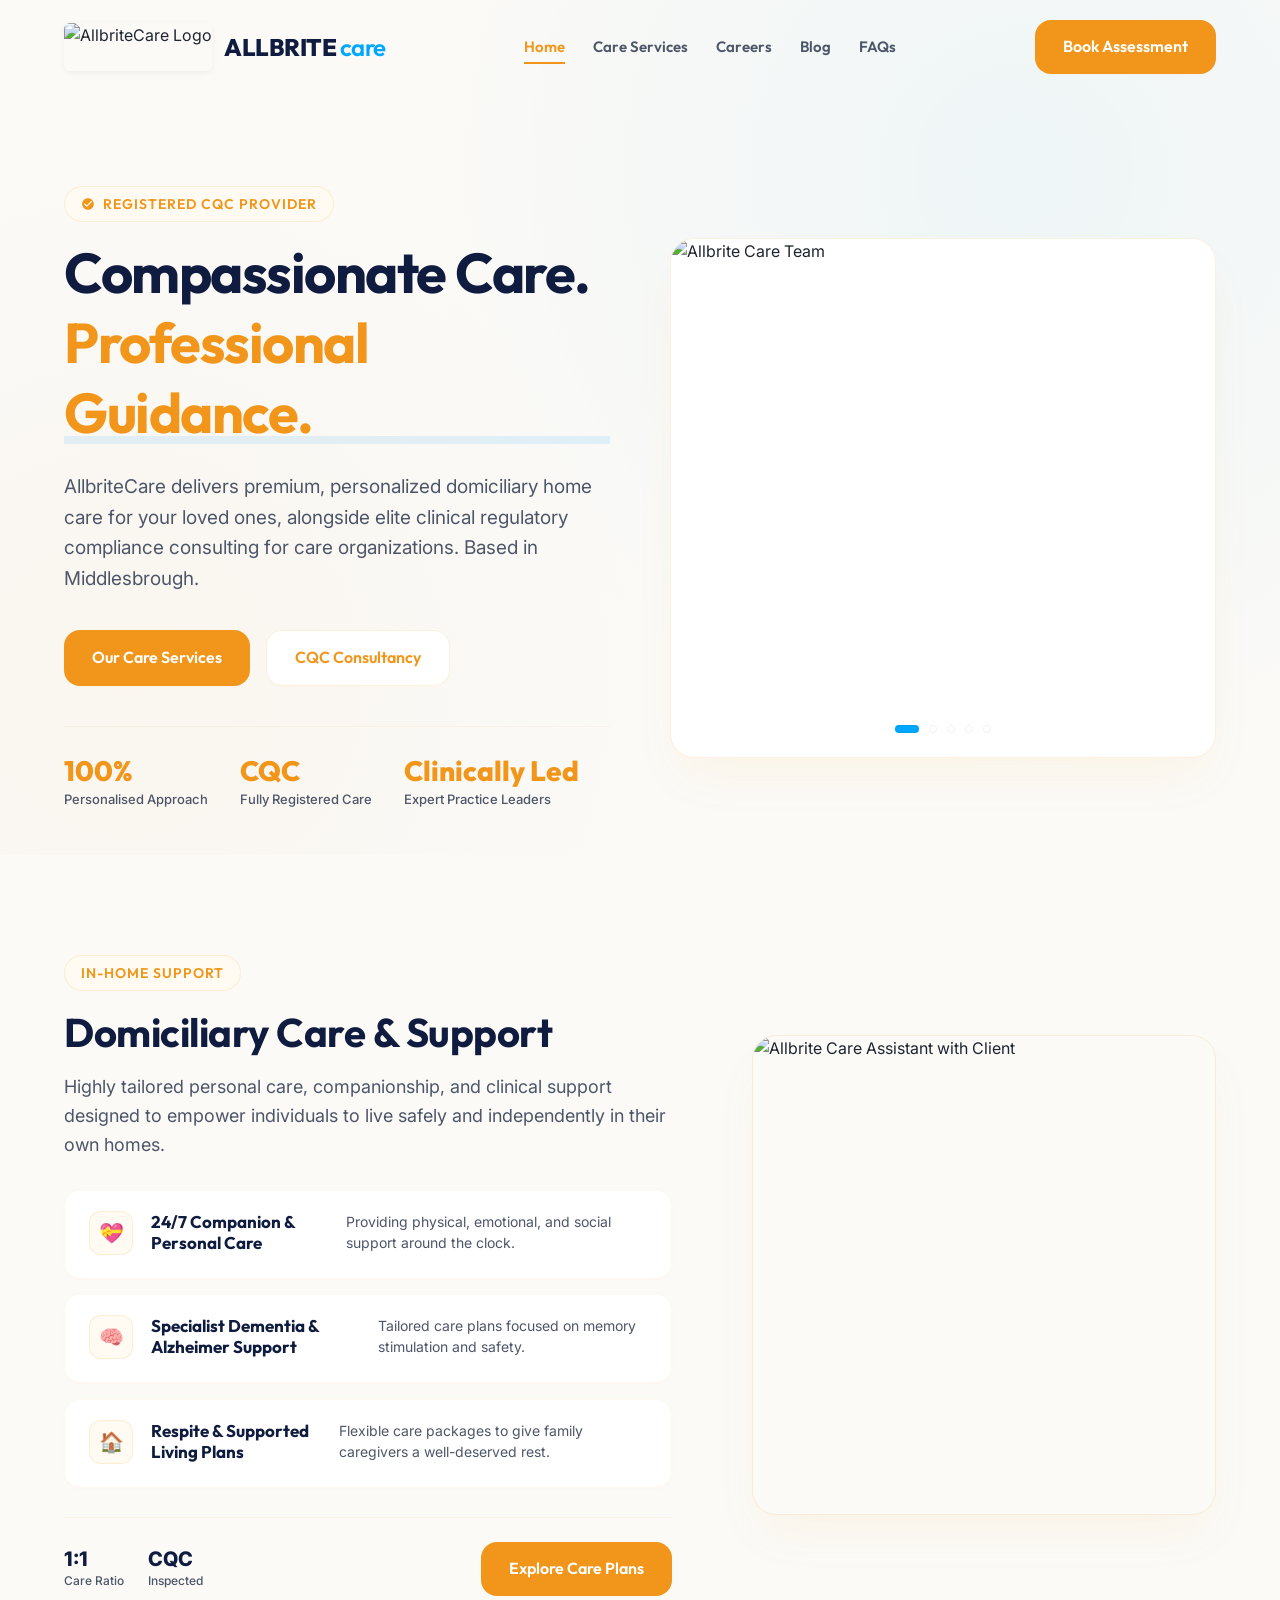
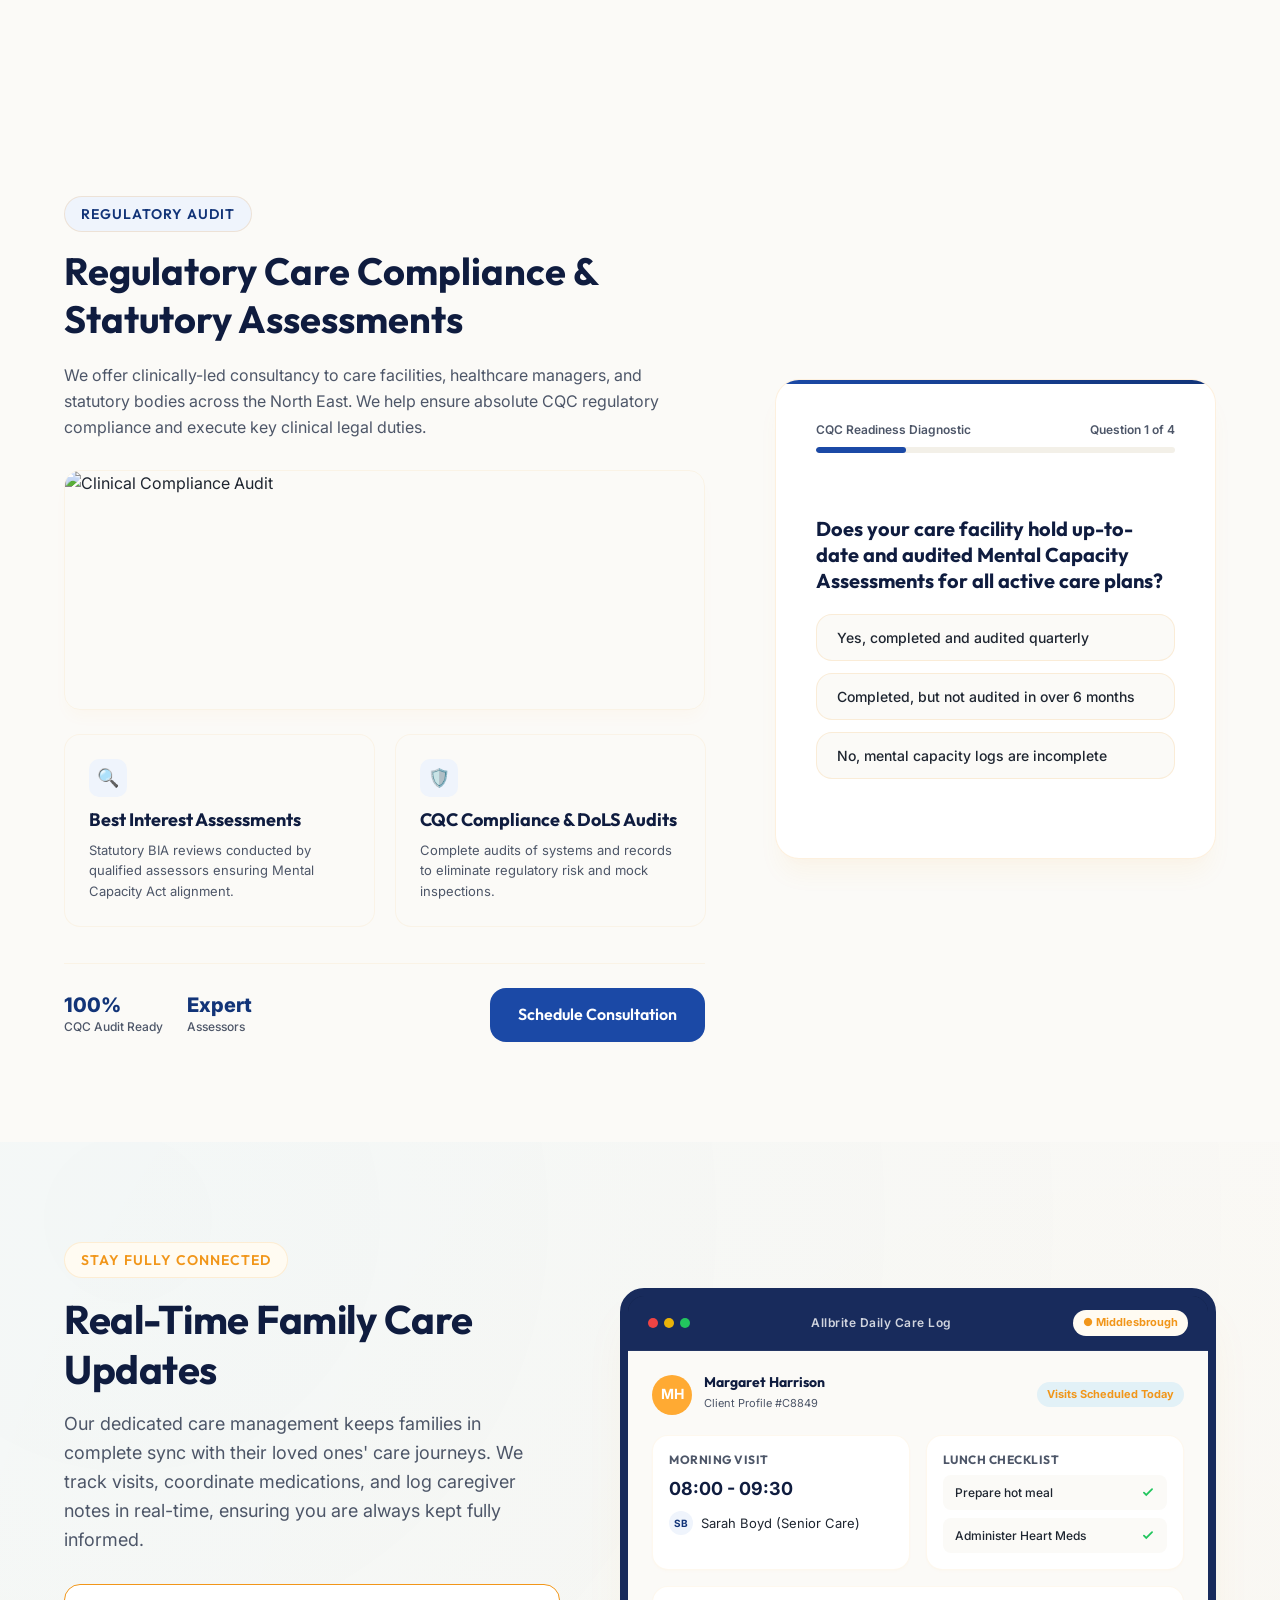
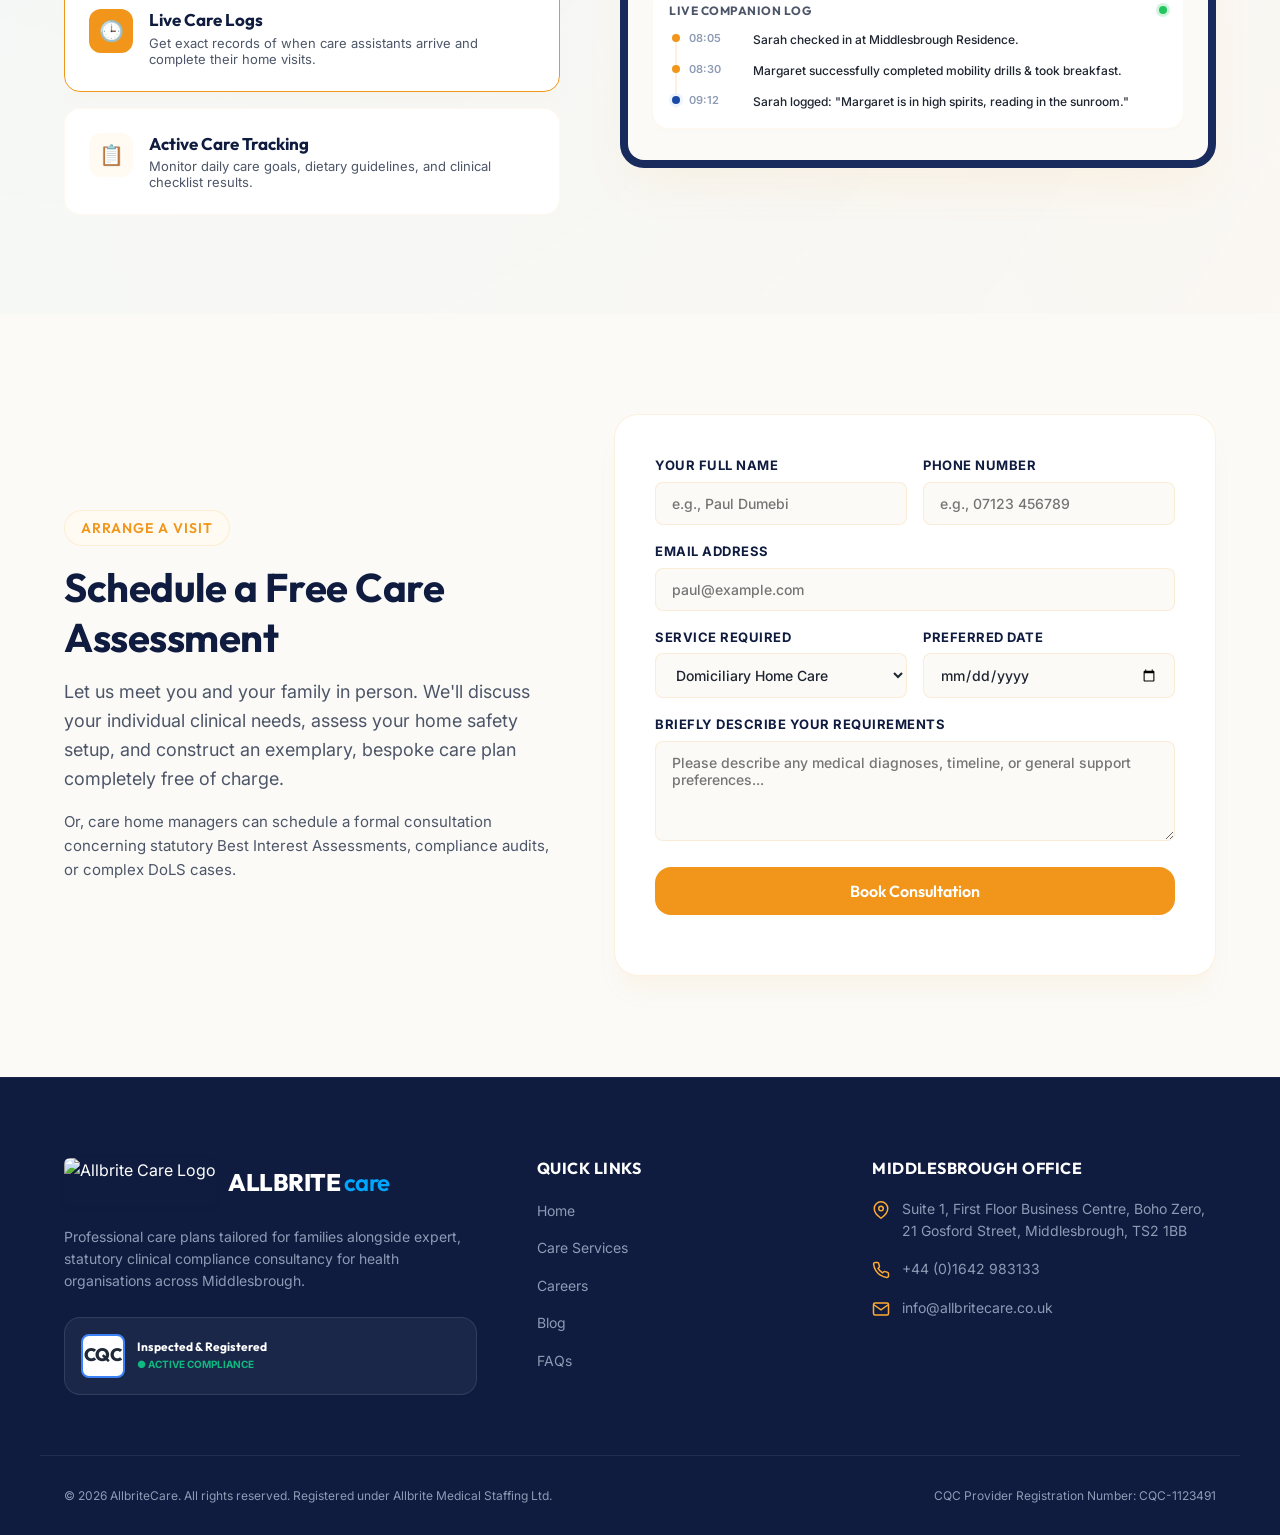
==== index.html @ 4b2365e3 "Add files via upload" ====
<!DOCTYPE html>
<html lang="en">
<head>
  <meta charset="UTF-8">
  <meta name="viewport" content="width=device-width, initial-scale=1.0">
  
  <!-- SEO Meta Tags -->
  <title>AllbriteCare | Domiciliary Care & CQC Compliance Middlesbrough</title>
  <meta name="description" content="Allbrite Care provides professional domiciliary care, supported living, and regulatory healthcare consultancy including CQC audits, DoLS, and Mental Health Assessments in Middlesbrough, UK.">
  <meta name="keywords" content="domiciliary care, supported living, CQC consultancy, Best Interest Assessment, DoLS, care Middlesbrough, Allbrite Care">
  
  <!-- Fonts -->
  <link rel="preconnect" href="https://fonts.googleapis.com">
  <link rel="preconnect" href="https://fonts.gstatic.com" crossorigin>
  
  <!-- Stylesheets -->
  <link rel="stylesheet" href="styles.css">
</head>
<body>

  <!-- Header Navigation -->
  <header class="header" id="header">
    <div class="container nav-wrapper">
      <a href="index.html" class="logo-container">
        <img src="Images/logo.jpg" alt="AllbriteCare Logo" class="logo-img">
        <div class="logo-text" style="display: inline;">
          ALLBRITE
          <span class="logo-sub">care</span>
        </div>
      </a>
      
      <ul class="nav-menu" id="navMenu">
        <li><a href="index.html" class="nav-link active">Home</a></li>
        <li><a href="#" class="nav-link">Care Services</a></li>
        <li><a href="#" class="nav-link">Careers</a></li>
        <li><a href="#" class="nav-link">Blog</a></li>
        <li><a href="#" class="nav-link">FAQs</a></li>
        <!-- <li><a href="services.html" class="nav-link">Care Services</a></li>
        <li><a href="careers.html" class="nav-link">Careers</a></li>
        <li><a href="blog.html" class="nav-link">Blog</a></li>
        <li><a href="faqs.html" class="nav-link">FAQs</a></li> -->
      </ul>
      
      <div class="nav-ctas">
        <a href="#scheduler" class="btn btn-primary" id="header-cta-btn">Book Assessment</a>
        <button class="menu-toggle" id="menuToggle" aria-label="Toggle Navigation Menu">
          <svg width="24" height="24" viewBox="0 0 24 24" fill="none" stroke="currentColor" stroke-width="2">
            <path d="M4 6H20M4 12H20M4 18H20" stroke-linecap="round"></path>
          </svg>
        </button>
      </div>
    </div>
  </header>

  <!-- Hero Section -->
  <section class="hero" id="hero">
    <div class="container hero-grid">
      <div class="hero-content reveal-left">
        <div class="badge">
          <svg width="14" height="14" viewBox="0 0 24 24" fill="currentColor">
            <path d="M12 2C6.48 2 2 6.48 2 12s4.48 10 10 10 10-4.48 10-10S17.52 2 12 2zm-2 15l-5-5 1.41-1.41L10 14.17l7.59-7.59L19 8l-9 9z"/>
          </svg>
          Registered CQC Provider
        </div>
        <h1 class="hero-h1">Compassionate Care. <span class="highlight">Professional Guidance.</span></h1>
        <p class="hero-p">AllbriteCare delivers premium, personalized domiciliary home care for your loved ones, alongside elite clinical regulatory compliance consulting for care organizations. Based in Middlesbrough.</p>
        <div class="hero-ctas">
          <a href="services.html" class="btn btn-primary">Our Care Services</a>
          <a href="#consultancy" class="btn btn-secondary">CQC Consultancy</a>
        </div>
        <div class="hero-trust">
          <div class="trust-item">
            <span class="trust-num">100%</span>
            <span class="trust-text">Personalised Approach</span>
          </div>
          <div class="trust-item">
            <span class="trust-num">CQC</span>
            <span class="trust-text">Fully Registered Care</span>
          </div>
          <div class="trust-item">
            <span class="trust-num">Clinically Led</span>
            <span class="trust-text">Expert Practice Leaders</span>
          </div>
        </div>
      </div>
      
      <!-- Hero Premium Image -->
      <div class="hero-visual reveal-right">
        <div class="visual-backdrop"></div>
        <div class="hero-image-container">
          <img src="Images/hero_care.png" alt="Allbrite Care Team" class="hero-main-img active">
          <img src="Images/home_care_services.png" alt="Allbrite Care Assistant with Client" class="hero-main-img">
          <img src="Images/clinical_consultancy.png" alt="Clinical Compliance Audit" class="hero-main-img">
          <img src="Images/supported_living.png" alt="Allbrite Supported Living Activity" class="hero-main-img">
          <img src="Images/dementia_care.png" alt="Cognitive & Companion Care" class="hero-main-img">
          
          <div class="hero-slider-dots">
            <span class="slider-dot active" data-slide="0"></span>
            <span class="slider-dot" data-slide="1"></span>
            <span class="slider-dot" data-slide="2"></span>
            <span class="slider-dot" data-slide="3"></span>
            <span class="slider-dot" data-slide="4"></span>
          </div>
        </div>
      </div>
    </div>
  </section>

  <!-- Home Care Services Section -->
  <section class="section home-care-section" id="home-care">
    <div class="container home-care-grid">
      <div class="home-care-content reveal-left">
        <span class="badge">In-Home Support</span>
        <h2 class="section-title">Domiciliary Care & Support</h2>
        <p class="section-desc">Highly tailored personal care, companionship, and clinical support designed to empower individuals to live safely and independently in their own homes.</p>
        
        <div class="home-care-pillars reveal-group">
          <div class="home-care-pillar-card">
            <div class="home-care-p-icon">💝</div>
            <h4>24/7 Companion & Personal Care</h4>
            <p>Providing physical, emotional, and social support around the clock.</p>
          </div>
          <div class="home-care-pillar-card">
            <div class="home-care-p-icon">🧠</div>
            <h4>Specialist Dementia & Alzheimer Support</h4>
            <p>Tailored care plans focused on memory stimulation and safety.</p>
          </div>
          <div class="home-care-pillar-card">
            <div class="home-care-p-icon">🏠</div>
            <h4>Respite & Supported Living Plans</h4>
            <p>Flexible care packages to give family caregivers a well-deserved rest.</p>
          </div>
        </div>

        <div class="home-care-footer">
          <div class="home-care-stats">
            <div class="hc-stat"><span>1:1</span>Care Ratio</div>
            <div class="hc-stat"><span>CQC</span>Inspected</div>
          </div>
          <a href="services.html" class="btn btn-primary">Explore Care Plans</a>
        </div>
      </div>

      <div class="home-care-visual reveal-right">
        <div class="image-backdrop bg-primary-tint"></div>
        <img src="Images/home_care_services.png" alt="Allbrite Care Assistant with Client" class="home-care-img">
      </div>
    </div>
  </section>

  <!-- Healthcare & Regulatory Consultancy Section -->
  <section class="section" id="consultancy">
    <div class="container consultancy-grid">
      <div class="consultancy-text reveal-left">
        <span class="badge badge-gold">Regulatory Audit</span>
        <h2 class="consultancy-title">Regulatory Care Compliance & Statutory Assessments</h2>
        <p class="consultancy-desc">We offer clinically-led consultancy to care facilities, healthcare managers, and statutory bodies across the North East. We help ensure absolute CQC regulatory compliance and execute key clinical legal duties.</p>
        
        <div class="consultancy-image-wrapper reveal-scale">
          <img src="Images/clinical_consultancy.png" alt="Clinical Compliance Audit" class="consultancy-img">
        </div>

        <div class="consultancy-pillars reveal-group">
          <div class="consultancy-pillar-card">
            <div class="consultancy-p-icon">🔍</div>
            <h4>Best Interest Assessments</h4>
            <p>Statutory BIA reviews conducted by qualified assessors ensuring Mental Capacity Act alignment.</p>
          </div>
          <div class="consultancy-pillar-card">
            <div class="consultancy-p-icon">🛡️</div>
            <h4>CQC Compliance & DoLS Audits</h4>
            <p>Complete audits of systems and records to eliminate regulatory risk and mock inspections.</p>
          </div>
        </div>
        <div class="consultancy-footer">
          <div class="consultancy-stats">
            <div class="c-stat"><span>100%</span>CQC Audit Ready</div>
            <div class="c-stat"><span>Expert</span>Assessors</div>
          </div>
          <a href="#scheduler" class="btn btn-gold">Schedule Consultation</a>
        </div>
      </div>

      <!-- Regulatory Assessment Diagnostic Quiz -->
      <div class="quiz-widget reveal-right">
        <div class="quiz-header">
          <div class="quiz-progress-wrapper">
            <span>CQC Readiness Diagnostic</span>
            <span id="quiz-step-text">Question 1 of 4</span>
          </div>
          <div class="quiz-progress-bar">
            <div class="quiz-progress-fill" id="quiz-progress-fill"></div>
          </div>
        </div>

        <div class="quiz-body" id="quiz-body">
          <!-- Dynamically injected active question -->
          <h4 class="quiz-question" id="quiz-question">Does your care facility hold up-to-date and audited Mental Capacity Assessments for all active care plans?</h4>
          <div class="quiz-options" id="quiz-options">
            <button class="quiz-option" data-score="3">Yes, completed and audited quarterly</button>
            <button class="quiz-option" data-score="1">Completed, but not audited in over 6 months</button>
            <button class="quiz-option" data-score="0">No, mental capacity logs are incomplete</button>
          </div>
        </div>

        <!-- Quiz Results view -->
        <div class="quiz-results-panel" id="quiz-results">
          <div class="quiz-score-ring" id="quiz-score-ring">85%</div>
          <h3 class="quiz-result-heading" id="quiz-result-heading">Strong Compliance Health</h3>
          <p class="quiz-result-feedback" id="quiz-result-feedback">Your facility meets basic requirements but has slight exposure in DoLS record-keeping and updates. We recommend a proactive mock inspection.</p>
          <a href="#scheduler" class="btn btn-gold">Book Compliance Audit</a>
        </div>
      </div>
    </div>
  </section>

  <!-- Client & Family Care Coordination Preview Section -->
  <section class="section portal-showcase" id="portal">
    <div class="container portal-grid">
      <div class="portal-text reveal-left">
        <span class="badge">Stay Fully Connected</span>
        <h2 class="section-title">Real-Time Family Care Updates</h2>
        <p class="section-desc">Our dedicated care management keeps families in complete sync with their loved ones' care journeys. We track visits, coordinate medications, and log caregiver notes in real-time, ensuring you are always kept fully informed.</p>
        
        <div class="portal-tabs-list" style="margin-top: 30px;">
          <button class="portal-tab-btn active" data-portal-tab="logs">
            <div class="portal-tab-icon">🕒</div>
            <div>
              <h4 class="portal-tab-title">Live Care Logs</h4>
              <p class="portal-tab-desc">Get exact records of when care assistants arrive and complete their home visits.</p>
            </div>
          </button>

          <button class="portal-tab-btn" data-portal-tab="plan">
            <div class="portal-tab-icon">📋</div>
            <div>
              <h4 class="portal-tab-title">Active Care Tracking</h4>
              <p class="portal-tab-desc">Monitor daily care goals, dietary guidelines, and clinical checklist results.</p>
            </div>
          </button>
        </div>
      </div>

      <!-- High-fidelity simulated tablet dashboard -->
      <div class="portal-screen-wrapper reveal-right">
        <div class="portal-screen-header">
          <div class="portal-window-dots">
            <span class="portal-dot portal-dot-red"></span>
            <span class="portal-dot portal-dot-yellow"></span>
            <span class="portal-dot portal-dot-green"></span>
          </div>
          <span class="portal-screen-title">Allbrite Daily Care Log</span>
          <span class="sim-status-badge">● Middlesbrough</span>
        </div>

        <!-- Dashboard View 1: Live Visit Logs -->
        <div class="portal-screen-body active" id="sim-body-logs">
          <div class="sim-header">
            <div class="sim-user">
              <div class="sim-avatar">MH</div>
              <div class="sim-user-info">
                <h5>Margaret Harrison</h5>
                <span>Client Profile #C8849</span>
              </div>
            </div>
            <span class="sim-status-badge" style="background-color:rgba(0, 160, 240, 0.1); color:var(--primary-blue);">Visits Scheduled Today</span>
          </div>

          <div class="sim-grid">
            <div class="sim-card">
              <h6>Morning Visit</h6>
              <div class="sim-time">08:00 - 09:30</div>
              <div class="sim-caregiver">
                <div class="sim-cg-avatar">SB</div>
                <span>Sarah Boyd (Senior Care)</span>
              </div>
            </div>
            <div class="sim-card">
              <h6>Lunch Checklist</h6>
              <div class="sim-list">
                <div class="sim-list-item">Prepare hot meal <svg viewBox="0 0 24 24" fill="none" stroke="currentColor"><path d="M5 13l4 4L19 7" stroke-width="3" stroke-linecap="round"/></svg></div>
                <div class="sim-list-item">Administer Heart Meds <svg viewBox="0 0 24 24" fill="none" stroke="currentColor"><path d="M5 13l4 4L19 7" stroke-width="3" stroke-linecap="round"/></svg></div>
              </div>
            </div>
          </div>

          <div class="sim-live-log">
            <h6>Live Companion Log <span class="live-pulse"></span></h6>
            <div class="log-timeline">
              <div class="log-entry">
                <span class="log-time">08:05</span>
                <span class="log-text">Sarah checked in at Middlesbrough Residence.</span>
              </div>
              <div class="log-entry">
                <span class="log-time">08:30</span>
                <span class="log-text">Margaret successfully completed mobility drills & took breakfast.</span>
              </div>
              <div class="log-entry active">
                <span class="log-time">09:12</span>
                <span class="log-text">Sarah logged: "Margaret is in high spirits, reading in the sunroom."</span>
              </div>
            </div>
          </div>
        </div>

        <!-- Dashboard View 2: Real-Time Care Plans -->
        <div class="portal-screen-body" id="sim-body-plan">
          <div class="sim-header">
            <div class="sim-user">
              <div class="sim-avatar">MH</div>
              <div class="sim-user-info">
                <h5>Margaret Harrison</h5>
                <span>Primary Care Goal: Independence</span>
              </div>
            </div>
            <span class="sim-status-badge" style="background-color:var(--accent-gold-light); color:var(--accent-gold-hover);">Active Care Plan</span>
          </div>

          <div class="sim-card" style="margin-bottom: 16px;">
            <h6 style="color: var(--primary-blue); font-weight:700;">Clinical Targets</h6>
            <div class="sim-list" style="margin-top: 10px;">
              <div class="sim-list-item" style="background-color: var(--bg-pure); border: 1px solid var(--border-light)">Daily mobility walking exercises (15 mins minimum)</div>
              <div class="sim-list-item" style="background-color: var(--bg-pure); border: 1px solid var(--border-light)">Maintain hydration target (1.8 Litres daily intake)</div>
              <div class="sim-list-item" style="background-color: var(--bg-pure); border: 1px solid var(--border-light)">Medication plan: Morning (Tier A), Evening (Tier B)</div>
            </div>
          </div>

          <div class="sim-grid">
            <div class="sim-card">
              <h6>Dietary Profile</h6>
              <span class="sim-time" style="font-size:14px; font-weight:600;">Low Sodium Plan</span>
              <p style="font-size:11px; color: var(--text-secondary); margin-top:6px;">High protein meals focus. Loves warm tea, limit coffee intake.</p>
            </div>
            <div class="sim-card">
              <h6>Allergies & Risks</h6>
              <span class="sim-time" style="font-size:14px; font-weight:600; color:#ef4444;">Moderate Fall Risk</span>
              <p style="font-size:11px; color: var(--text-secondary); margin-top:6px;">Always use the supporting frame when exiting the bathroom.</p>
            </div>
          </div>
        </div>

      </div>
    </div>
  </section>

  <!-- Care Assessment Scheduler & Booking Module Section -->
  <section class="section" id="scheduler">
    <div class="container scheduler-layout">
      <div class="scheduler-text reveal-left">
        <span class="badge">Arrange a Visit</span>
        <h2 class="section-title">Schedule a Free Care Assessment</h2>
        <p class="section-desc">Let us meet you and your family in person. We'll discuss your individual clinical needs, assess your home safety setup, and construct an exemplary, bespoke care plan completely free of charge.</p>
        <p class="section-desc" style="margin-top: 16px; font-size:15px;">Or, care home managers can schedule a formal consultation concerning statutory Best Interest Assessments, compliance audits, or complex DoLS cases.</p>
      </div>

      <!-- High-fidelity booking form -->
      <div class="scheduler-card glass-panel reveal-scale" id="bookingCard">
        <form class="scheduler-grid" id="assessmentForm">
          <div class="form-group">
            <label class="form-label" for="full-name">Your Full Name</label>
            <input type="text" class="form-input" id="full-name" placeholder="e.g., Paul Dumebi" required>
          </div>
          
          <div class="form-group">
            <label class="form-label" for="phone-number">Phone Number</label>
            <input type="tel" class="form-input" id="phone-number" placeholder="e.g., 07123 456789" required>
          </div>

          <div class="form-group form-group-full">
            <label class="form-label" for="email">Email Address</label>
            <input type="email" class="form-input" id="email" placeholder="paul@example.com" required>
          </div>

          <div class="form-group">
            <label class="form-label" for="inquiry-type">Service Required</label>
            <select class="form-select" id="inquiry-type" required>
              <option value="domiciliary">Domiciliary Home Care</option>
              <option value="livein">24/7 Live-in Care</option>
              <option value="consultancy">CQC Regulatory Consultancy</option>
              <option value="bia">Best Interest Assessment</option>
            </select>
          </div>

          <div class="form-group">
            <label class="form-label" for="preferred-date">Preferred Date</label>
            <input type="date" class="form-input" id="preferred-date" required>
          </div>

          <div class="form-group form-group-full">
            <label class="form-label" for="notes">Briefly Describe Your Requirements</label>
            <textarea class="form-textarea" id="notes" placeholder="Please describe any medical diagnoses, timeline, or general support preferences..."></textarea>
          </div>

          <div class="form-group form-group-full" style="margin-top: 10px;">
            <button type="submit" class="btn btn-primary" style="width: 100%;">Book Consultation</button>
          </div>
        </form>
      </div>
    </div>
  </section>

  <!-- Footer Section -->
  <footer class="footer">
    <div class="container footer-grid">
      
      <!-- Brand & Regulatory badges -->
      <div class="footer-brand">
        <a href="index.html" class="logo-container" style="margin-bottom: 20px;">
          <img src="Images/logo.jpg" alt="Allbrite Care Logo" class="logo-img">
          <div class="logo-text" style="color: #ffffff;display: inline;">
            ALLBRITE
            <span class="logo-sub">care</span>
          </div>
        </a>
        <p class="footer-desc">Professional care plans tailored for families alongside expert, statutory clinical compliance consultancy for health organisations across Middlesbrough.</p>
        
        <div class="cqc-badge-footer">
          <div class="cqc-logo">CQC</div>
          <div class="cqc-info">
            <h6>Inspected & Registered</h6>
            <p>● Active Compliance</p>
          </div>
        </div>
      </div>

      <!-- Quick links -->
      <div class="footer-links">
        <h5>Quick Links</h5>
        <ul class="footer-links-list">
          <li><a href="index.html" class="footer-link">Home</a></li>
          <li><a href="#" class="footer-link">Care Services</a></li>
          <li><a href="#" class="footer-link">Careers</a></li>
          <li><a href="#" class="footer-link">Blog</a></li>
          <li><a href="#" class="footer-link">FAQs</a></li>
          <!-- <li><a href="services.html" class="footer-link">Care Services</a></li>
          <li><a href="careers.html" class="footer-link">Careers</a></li>
          <li><a href="blog.html" class="footer-link">Blog</a></li>
          <li><a href="faqs.html" class="footer-link">FAQs</a></li> -->
        </ul>
      </div>

      <!-- Middlesbrough Location & contact info -->
      <div class="footer-links">
        <h5>Middlesbrough Office</h5>
        <ul class="footer-contact-list">
          <li class="footer-contact-item">
            <svg viewBox="0 0 24 24" fill="none" stroke="currentColor" stroke-width="2">
              <path d="M21 10c0 7-9 13-9 13s-9-6-9-13a9 9 0 0118 0z"></path>
              <circle cx="12" cy="10" r="3"></circle>
            </svg>
            <span>Suite 1, First Floor Business Centre, Boho Zero, 21 Gosford Street, Middlesbrough, TS2 1BB</span>
          </li>
          <li class="footer-contact-item">
            <svg viewBox="0 0 24 24" fill="none" stroke="currentColor" stroke-width="2">
              <path d="M22 16.92v3a2 2 0 01-2.18 2 19.79 19.79 0 01-8.63-3.07 19.5 19.5 0 01-6-6 19.79 19.79 0 01-3.07-8.67A2 2 0 014.11 2h3a2 2 0 012 1.72 12.84 12.84 0 00.7 2.81 2 2 0 01-.45 2.11L8.09 9.91a16 16 0 006 6l1.27-1.27a2 2 0 012.11-.45 12.84 12.84 0 002.81.7A2 2 0 0122 16.92z"></path>
            </svg>
            <span>+44 (0)1642 983133</span>
          </li>
          <li class="footer-contact-item">
            <svg viewBox="0 0 24 24" fill="none" stroke="currentColor" stroke-width="2">
              <path d="M4 4h16c1.1 0 2 .9 2 2v12c0 1.1-.9 2-2 2H4c-1.1 0-2-.9-2-2V6c0-1.1.9-2 2-2z"></path>
              <polyline points="22,6 12,13 2,6"></polyline>
            </svg>
            <span>info@allbritecare.co.uk</span>
          </li>
        </ul>
      </div>

    </div>

    <!-- Legal bottom details -->
    <div class="container footer-bottom">
      <span>© 2026 AllbriteCare. All rights reserved. Registered under Allbrite Medical Staffing Ltd.</span>
      <span>CQC Provider Registration Number: CQC-1123491</span>
    </div>
  </footer>

  <!-- Toast Notification System -->
  <div class="toast-container">
    <div class="toast" id="toastMessage">
      <svg width="20" height="20" viewBox="0 0 24 24" fill="none" stroke="currentColor" stroke-width="3">
        <polyline points="20 6 9 17 4 12"></polyline>
      </svg>
      <span id="toastText">Assessment booking completed successfully!</span>
    </div>
  </div>

  <!-- JavaScript file -->
  <script src="app.js"></script>
</body>
</html>
---- styles.css ----
@import url('https://fonts.googleapis.com/css2?family=Outfit:wght@300;400;500;600;700;800&family=Inter:wght@300;400;500;600;700&display=swap');

:root {
  --primary-blue: #f1961a;                  /* Logo Warm Orange as the Absolute Primary Color */
  --primary-blue-light: #ffaa33;            /* Responsive active hover orange */
  --primary-blue-ultra-light: #fffbf2;      /* Extremely soft, welcoming warm cream tint */
  --primary-blue-dark: #ce7708;             /* Rich golden amber */
  --deep-ocean: #0f1c3f;                    /* Premium Midnight Navy Blue for headers & structure */
  --deep-ocean-light: #182b5c;
  --accent-gold: #1b49a6;                   /* Reassuring Clinical Royal Blue as the secondary support */
  --accent-gold-hover: #123478;             /* Deep clinical navy blue */
  --accent-gold-light: #eff4fc;             /* Soothing soft ice-blue highlight */
  --light-blue: #00A7FF;                    /* Soothing soft ice-blue highlight */  
  --text-primary: #1e2530;                  /* Soft dark slate for excellent legibility */
  --text-secondary: #4d5668;                /* Calm charcoal slate */
  --text-light: #8e9bb5;
  --bg-slate: #fbfaf7;                      /* Warm organic Ivory Cream body background */
  --bg-slate-dark: #f3f0e8;                 /* Soothing soft warm oatmeal/sand neutral */
  --bg-pure: #ffffff;
  --border-light: rgba(241, 150, 26, 0.07);
  --border-medium: rgba(241, 150, 26, 0.14);
  --shadow-sm: 0 2px 4px rgba(241, 150, 26, 0.01), 0 1px 2px rgba(241, 150, 26, 0.02);
  --shadow-md: 0 10px 15px -3px rgba(241, 150, 26, 0.03), 0 4px 6px -2px rgba(241, 150, 26, 0.01);
  --shadow-lg: 0 20px 25px -5px rgba(241, 150, 26, 0.05), 0 10px 10px -5px rgba(241, 150, 26, 0.02);
  --shadow-xl: 0 25px 50px -12px rgba(241, 150, 26, 0.08);
  --radius-sm: 8px;
  --radius-md: 16px;
  --radius-lg: 24px;
  --radius-full: 9999px;
  --transition-fast: 0.2s ease;
  --transition-normal: 0.3s cubic-bezier(0.4, 0, 0.2, 1);
  --transition-slow: 0.5s cubic-bezier(0.4, 0, 0.2, 1);
  --font-outfit: 'Outfit', sans-serif;
  --font-inter: 'Inter', sans-serif;
}

/* Base Reset */
* {
  margin: 0;
  padding: 0;
  box-sizing: border-box;
  scroll-behavior: smooth;
  -webkit-font-smoothing: antialiased;
  -moz-osx-font-smoothing: grayscale;
}

body {
  font-family: var(--font-inter);
  background-color: var(--bg-slate);
  color: var(--text-primary);
  line-height: 1.6;
  overflow-x: hidden;
}

h1, h2, h3, h4, h5, h6 {
  font-family: var(--font-outfit);
  font-weight: 700;
  color: var(--deep-ocean);
  line-height: 1.25;
}

a {
  text-decoration: none;
  color: inherit;
  transition: var(--transition-fast);
}

button, input, select, textarea {
  font-family: inherit;
  font-size: inherit;
  outline: none;
  border: none;
}

button {
  cursor: pointer;
  background: none;
}

img, svg {
  max-width: 100%;
  height: auto;
  display: block;
}

/* Custom Scrollbar */
::-webkit-scrollbar {
  width: 8px;
}
::-webkit-scrollbar-track {
  background: var(--bg-slate);
}
::-webkit-scrollbar-thumb {
  background: var(--primary-blue-light);
  border-radius: var(--radius-full);
}
::-webkit-scrollbar-thumb:hover {
  background: var(--primary-blue);
}

/* Reusable UI Utilities & Elements */
.container {
  width: 100%;
  max-width: 1200px;
  margin: 0 auto;
  padding: 0 24px;
}

.section {
  padding: 100px 0;
  position: relative;
}

.section-bg-alt {
  background-color: var(--bg-pure);
  border-top: 1px solid var(--border-light);
  border-bottom: 1px solid var(--border-light);
}

.section-header {
  text-align: center;
  max-width: 700px;
  margin: 0 auto 60px auto;
}

.badge {
  display: inline-flex;
  align-items: center;
  gap: 8px;
  padding: 6px 16px;
  background-color: var(--primary-blue-ultra-light);
  color: var(--primary-blue);
  font-family: var(--font-outfit);
  font-weight: 600;
  font-size: 14px;
  border-radius: var(--radius-full);
  border: 1px solid var(--border-medium);
  margin-bottom: 16px;
  text-transform: uppercase;
  letter-spacing: 1px;
}

.badge-gold {
  background-color: var(--accent-gold-light);
  color: var(--accent-gold-hover);
  border: 1px solid rgba(217, 119, 6, 0.15);
}

.section-title {
  font-size: 40px;
  margin-bottom: 16px;
  letter-spacing: -0.5px;
}

.section-desc {
  color: var(--text-secondary);
  font-size: 18px;
  font-weight: 400;
}

/* Buttons */
.btn {
  display: inline-flex;
  align-items: center;
  justify-content: center;
  gap: 8px;
  padding: 14px 28px;
  font-family: var(--font-outfit);
  font-weight: 600;
  font-size: 16px;
  border-radius: var(--radius-md);
  transition: all var(--transition-normal);
  position: relative;
  overflow: hidden;
  box-shadow: var(--shadow-sm);
}

.btn-primary {
  background-color: var(--primary-blue);
  color: var(--bg-pure);
}

.btn-primary:hover {
  background-color: var(--primary-blue-light);
  transform: translateY(-2px);
  box-shadow: var(--shadow-md);
}

.btn-secondary {
  background-color: var(--bg-pure);
  color: var(--primary-blue);
  border: 1px solid var(--border-medium);
}

.btn-secondary:hover {
  background-color: var(--primary-blue-ultra-light);
  transform: translateY(-2px);
  box-shadow: var(--shadow-md);
}

.btn-gold {
  background-color: var(--accent-gold);
  color: var(--bg-pure);
}

.btn-gold:hover {
  background-color: var(--accent-gold-hover);
  transform: translateY(-2px);
  box-shadow: 0 10px 15px -3px rgba(217, 119, 6, 0.25);
}

.btn-outline-gold {
  background-color: transparent;
  color: var(--accent-gold-hover);
  border: 2px solid var(--accent-gold);
}

.btn-outline-gold:hover {
  background-color: var(--accent-gold-light);
  transform: translateY(-2px);
}

/* Glassmorphism Panel card styling */
.glass-panel {
  background: rgba(255, 255, 255, 0.8);
  backdrop-filter: blur(16px);
  -webkit-backdrop-filter: blur(16px);
  border: 1px solid rgba(255, 255, 255, 0.4);
  box-shadow: var(--shadow-lg);
  border-radius: var(--radius-lg);
}

/* Header & Navigation */
.header {
  position: fixed;
  top: 0;
  left: 0;
  width: 100%;
  z-index: 1000;
  transition: all var(--transition-normal);
  padding: 20px 0;
}

.header.scrolled {
  padding: 12px 0;
  background: rgba(255, 255, 255, 0.85);
  backdrop-filter: blur(20px);
  -webkit-backdrop-filter: blur(20px);
  box-shadow: var(--shadow-sm);
  border-bottom: 1px solid var(--border-light);
}

.nav-wrapper {
  display: flex;
  align-items: center;
  justify-content: space-between;
}

.logo-container {
  display: flex;
  align-items: center;
  gap: 12px;
}

.logo-img {
  height: 48px;
  width: auto;
  border-radius: 6px;
  box-shadow: 0 2px 6px rgba(0, 0, 0, 0.05);
}

.logo-text {
  font-family: var(--font-outfit);
  font-size: 24px;
  font-weight: 800;
  letter-spacing: -0.5px;
  color: var(--deep-ocean);
  display: flex;
  flex-direction: column;
  line-height: 1;
}

.logo-sub {
  /* font-size: 11px; */
  /* text-transform: capitalize; */
  /* letter-spacing: 2px; */
  color: var(--light-blue);
  /* color: var(--primary-blue); */
  font-weight: 600;
  margin-top: 2px;
}

.nav-menu {
  display: flex;
  align-items: center;
  gap: 28px;
  list-style: none;
}

.nav-link {
  font-family: var(--font-outfit);
  font-weight: 600;
  font-size: 15px;
  color: var(--text-secondary);
  position: relative;
  padding: 8px 0;
}

.nav-link:hover, .nav-link.active {
  color: var(--primary-blue);
}

.nav-link::after {
  content: '';
  position: absolute;
  bottom: 0;
  left: 0;
  width: 0;
  height: 2px;
  background-color: var(--primary-blue);
  transition: var(--transition-normal);
}

.nav-link:hover::after, .nav-link.active::after {
  width: 100%;
}

.nav-ctas {
  display: flex;
  align-items: center;
  gap: 16px;
}

.menu-toggle {
  display: none;
  font-size: 24px;
  color: var(--deep-ocean);
}

/* Hero Section */
.hero {
  min-height: 95vh;
  padding-top: 140px;
  display: flex;
  align-items: center;
  background: radial-gradient(circle at 80% 20%, rgba(0, 160, 240, 0.05), transparent 50%),
              radial-gradient(circle at 10% 80%, rgba(217, 119, 6, 0.03), transparent 40%);
  position: relative;
  overflow: hidden;
}

.hero-grid {
  display: grid;
  grid-template-columns: 1fr 1fr;
  gap: 60px;
  align-items: center;
}

.hero-content {
  position: relative;
  z-index: 2;
}

.hero-h1 {
  font-size: 56px;
  letter-spacing: -1.5px;
  margin-bottom: 24px;
}

.hero-h1 span.highlight {
  color: var(--primary-blue);
  position: relative;
  display: inline-block;
}

.hero-h1 span.highlight::after {
  content: '';
  position: absolute;
  bottom: 4px;
  left: 0;
  width: 100%;
  height: 8px;
  background-color: rgba(0, 160, 240, 0.1);
  z-index: -1;
}

.hero-p {
  font-size: 19px;
  color: var(--text-secondary);
  margin-bottom: 36px;
}

.hero-ctas {
  display: flex;
  gap: 16px;
  margin-bottom: 40px;
}

.hero-trust {
  display: flex;
  align-items: center;
  gap: 32px;
  border-top: 1px solid var(--border-light);
  padding-top: 30px;
}

.trust-item {
  display: flex;
  flex-direction: column;
}

.trust-num {
  font-family: var(--font-outfit);
  font-size: 28px;
  font-weight: 800;
  color: var(--primary-blue);
  line-height: 1;
}

.trust-text {
  font-size: 13px;
  color: var(--text-secondary);
  font-weight: 500;
  margin-top: 4px;
}

/* Hero Visual Layout & Images */
.hero-visual {
  position: relative;
  display: flex;
  align-items: center;
  justify-content: center;
  height: 520px;
}

.visual-backdrop {
  position: absolute;
  width: 120%;
  height: 120%;
  background: radial-gradient(circle, rgba(0, 160, 240, 0.08) 0%, transparent 60%);
  z-index: 1;
}

.hero-image-container {
  width: 100%;
  height: 100%;
  border-radius: var(--radius-lg);
  overflow: hidden;
  box-shadow: var(--shadow-xl);
  border: 1px solid var(--border-medium);
  background-color: var(--bg-pure);
  z-index: 2;
  position: relative;
  transition: transform var(--transition-normal);
}

.hero-image-container:hover {
  transform: translateY(-4px);
}

.hero-main-img {
  width: 100%;
  height: 100%;
  object-fit: cover;
  position: absolute;
  top: 0;
  left: 0;
  opacity: 0;
  transition: opacity 1.2s ease-in-out;
  z-index: 1;
}

.hero-main-img.active {
  opacity: 1;
  z-index: 2;
}

/* Slider dots styling */
.hero-slider-dots {
  position: absolute;
  bottom: 24px;
  left: 50%;
  transform: translateX(-50%);
  display: flex;
  gap: 10px;
  z-index: 10;
}

.slider-dot {
  width: 8px;
  height: 8px;
  border-radius: var(--radius-full);
  background-color: rgba(255, 255, 255, 0.4);
  backdrop-filter: blur(4px);
  -webkit-backdrop-filter: blur(4px);
  cursor: pointer;
  transition: all var(--transition-normal);
  border: 1px solid rgba(0, 0, 0, 0.05);
}

.slider-dot:hover {
  background-color: rgba(255, 255, 255, 0.8);
}

.slider-dot.active {
  width: 24px;
  background-color: var(--light-blue);
}

/* Home Care Services Section */
.home-care-grid {
  display: grid;
  grid-template-columns: 1.15fr 0.85fr;
  gap: 60px;
  align-items: center;
}

.home-care-content {
  padding-right: 20px;
}

.home-care-pillars {
  display: grid;
  grid-template-columns: 1fr;
  gap: 16px;
  margin: 30px 0;
}

.home-care-pillar-card {
  padding: 20px 24px;
  background-color: var(--bg-pure);
  border-radius: var(--radius-md);
  border: 1px solid var(--border-light);
  display: flex;
  gap: 18px;
  align-items: flex-start;
  transition: all var(--transition-fast);
  box-shadow: var(--shadow-sm);
}

.home-care-pillar-card:hover {
  transform: translateY(-2px);
  border-color: var(--border-medium);
  box-shadow: var(--shadow-md);
}

.home-care-pillar-card h4 {
  font-size: 17px;
  margin-bottom: 4px;
  color: var(--deep-ocean);
  font-family: var(--font-outfit);
}

.home-care-pillar-card p {
  font-size: 14px;
  color: var(--text-secondary);
  line-height: 1.5;
}

.home-care-p-icon {
  width: 44px;
  height: 44px;
  background-color: var(--primary-blue-ultra-light);
  color: var(--primary-blue);
  border-radius: 12px;
  display: flex;
  align-items: center;
  justify-content: center;
  font-size: 20px;
  flex-shrink: 0;
  border: 1px solid var(--border-medium);
}

.home-care-footer {
  display: flex;
  justify-content: space-between;
  align-items: center;
  border-top: 1px solid var(--border-light);
  padding-top: 24px;
  margin-top: 24px;
}

.home-care-stats {
  display: flex;
  gap: 24px;
}

.hc-stat {
  font-size: 12px;
  color: var(--text-secondary);
  font-weight: 500;
}

.hc-stat span {
  display: block;
  font-size: 20px;
  font-weight: 800;
  color: var(--deep-ocean);
  line-height: 1.2;
}

.home-care-visual {
  position: relative;
  display: flex;
  align-items: center;
  justify-content: center;
  height: 480px;
}

.home-care-img {
  width: 100%;
  height: 100%;
  object-fit: cover;
  border-radius: var(--radius-lg);
  box-shadow: var(--shadow-xl);
  border: 1px solid var(--border-medium);
  z-index: 2;
  position: relative;
  transition: transform var(--transition-normal);
}

.home-care-img:hover {
  transform: translateY(-4px);
}

.bg-primary-tint {
  background: radial-gradient(circle, rgba(241, 150, 26, 0.08) 0%, transparent 60%);
}

/* Clinical Compliance Consultancy Section */
.consultancy-image-wrapper {
  width: 100%;
  height: 240px;
  border-radius: var(--radius-md);
  overflow: hidden;
  margin-bottom: 24px;
  box-shadow: var(--shadow-md);
  border: 1px solid var(--border-light);
}

.consultancy-img {
  width: 100%;
  height: 100%;
  object-fit: cover;
  transition: transform var(--transition-normal);
}

.consultancy-img:hover {
  transform: scale(1.02);
}

.consultancy-footer {
  display: flex;
  justify-content: space-between;
  align-items: center;
  border-top: 1px solid var(--border-light);
  padding-top: 24px;
  margin-top: 24px;
}

.consultancy-stats {
  display: flex;
  gap: 24px;
}

.c-stat {
  font-size: 12px;
  color: var(--text-secondary);
  font-weight: 500;
}

.c-stat span {
  display: block;
  font-size: 20px;
  font-weight: 800;
  color: var(--accent-gold-hover);
  line-height: 1.2;
}

/* Care Services Page Elements */
.services-grid {
  display: grid;
  grid-template-columns: repeat(3, 1fr);
  gap: 30px;
}

.service-card {
  padding: 40px 30px;
  border-radius: var(--radius-lg);
  background-color: var(--bg-pure);
  border: 1px solid var(--border-light);
  transition: all var(--transition-normal);
  position: relative;
  display: flex;
  flex-direction: column;
  overflow: hidden;
}

.service-card:hover {
  transform: translateY(-8px);
  box-shadow: var(--shadow-lg);
  border-color: var(--border-medium);
}

.service-card::before {
  content: '';
  position: absolute;
  top: 0;
  left: 0;
  width: 4px;
  height: 100%;
  background-color: var(--primary-blue);
  transform: scaleY(0);
  transition: var(--transition-normal);
  transform-origin: bottom;
}

.service-card:hover::before {
  transform: scaleY(1);
}

.service-card-icon {
  width: 60px;
  height: 60px;
  background-color: var(--primary-blue-ultra-light);
  color: var(--primary-blue);
  border-radius: 16px;
  display: flex;
  align-items: center;
  justify-content: center;
  font-size: 26px;
  margin-bottom: 28px;
  border: 1px solid var(--border-medium);
}

.service-card-title {
  font-size: 22px;
  margin-bottom: 12px;
}

.service-card-desc {
  color: var(--text-secondary);
  font-size: 15px;
  margin-bottom: 24px;
  flex-grow: 1;
}

.service-card-bullets {
  list-style: none;
  display: flex;
  flex-direction: column;
  gap: 10px;
  margin-bottom: 30px;
}

.service-card-bullet {
  display: flex;
  align-items: center;
  gap: 8px;
  font-size: 14px;
  font-weight: 500;
  color: var(--text-primary);
}

.service-card-bullet svg {
  width: 16px;
  height: 16px;
  color: var(--primary-blue-light);
}

.service-card-link {
  font-family: var(--font-outfit);
  font-weight: 700;
  color: var(--primary-blue);
  font-size: 15px;
  display: flex;
  align-items: center;
  gap: 6px;
}

.service-card-link svg {
  width: 16px;
  height: 16px;
  transition: transform var(--transition-fast);
}

.service-card:hover .service-card-link svg {
  transform: translateX(4px);
}

/* Careers Page Components */
.careers-grid {
  display: grid;
  grid-template-columns: 1fr 1fr;
  gap: 50px;
  align-items: center;
}

.careers-list {
  display: flex;
  flex-direction: column;
  gap: 24px;
  margin-top: 30px;
}

.benefit-item {
  display: flex;
  gap: 16px;
  align-items: flex-start;
}

.benefit-icon {
  width: 44px;
  height: 44px;
  background-color: var(--primary-blue-ultra-light);
  color: var(--primary-blue);
  border-radius: 12px;
  display: flex;
  align-items: center;
  justify-content: center;
  font-size: 20px;
  flex-shrink: 0;
}

.benefit-title {
  font-size: 17px;
  font-weight: 700;
  color: var(--deep-ocean);
  margin-bottom: 4px;
}

.benefit-desc {
  font-size: 14px;
  color: var(--text-secondary);
}

.careers-openings {
  margin-top: 60px;
}

.opening-card {
  background: var(--bg-pure);
  border: 1px solid var(--border-light);
  padding: 30px;
  border-radius: var(--radius-md);
  margin-bottom: 20px;
  transition: all var(--transition-fast);
  display: flex;
  justify-content: space-between;
  align-items: center;
}

.opening-card:hover {
  border-color: var(--border-medium);
  box-shadow: var(--shadow-md);
  transform: translateY(-2px);
}

.opening-title {
  font-size: 20px;
  margin-bottom: 6px;
}

.opening-meta {
  display: flex;
  gap: 16px;
  font-size: 13px;
  color: var(--text-secondary);
  font-weight: 500;
}

.opening-meta-item {
  display: flex;
  align-items: center;
  gap: 6px;
}

.opening-meta-item svg {
  width: 14px;
  height: 14px;
  color: var(--primary-blue);
}

/* Blog Page Components */
.blog-featured {
  margin-bottom: 60px;
}

.blog-featured-card {
  display: grid;
  grid-template-columns: 1fr 1fr;
  gap: 40px;
  background: var(--bg-pure);
  border-radius: var(--radius-lg);
  overflow: hidden;
  border: 1px solid var(--border-light);
  box-shadow: var(--shadow-md);
}

.blog-featured-img {
  height: 100%;
  min-height: 350px;
  background-color: var(--primary-blue-ultra-light);
  display: flex;
  align-items: center;
  justify-content: center;
  font-size: 64px;
  border-right: 1px solid var(--border-light);
}

.blog-featured-content {
  padding: 40px;
  display: flex;
  flex-direction: column;
  justify-content: center;
}

.blog-meta {
  display: flex;
  gap: 16px;
  font-size: 13px;
  color: var(--text-light);
  margin-bottom: 16px;
  font-weight: 600;
}

.blog-tag {
  color: var(--primary-blue);
  text-transform: uppercase;
}

.blog-title {
  font-size: 28px;
  margin-bottom: 16px;
}

.blog-desc {
  color: var(--text-secondary);
  font-size: 15px;
  margin-bottom: 24px;
}

.blog-grid {
  display: grid;
  grid-template-columns: repeat(3, 1fr);
  gap: 30px;
}

.blog-card {
  background: var(--bg-pure);
  border-radius: var(--radius-md);
  border: 1px solid var(--border-light);
  overflow: hidden;
  display: flex;
  flex-direction: column;
  transition: all var(--transition-normal);
}

.blog-card:hover {
  transform: translateY(-6px);
  border-color: var(--border-medium);
  box-shadow: var(--shadow-lg);
}

.blog-card-img {
  height: 200px;
  background-color: var(--primary-blue-ultra-light);
  display: flex;
  align-items: center;
  justify-content: center;
  font-size: 40px;
  border-bottom: 1px solid var(--border-light);
}

.blog-card-content {
  padding: 24px;
  flex-grow: 1;
  display: flex;
  flex-direction: column;
}

.blog-card-title {
  font-size: 19px;
  margin-bottom: 12px;
  line-height: 1.35;
}

.blog-card-desc {
  color: var(--text-secondary);
  font-size: 14px;
  margin-bottom: 20px;
  flex-grow: 1;
}

.blog-card-link {
  font-family: var(--font-outfit);
  font-weight: 700;
  color: var(--primary-blue);
  font-size: 14px;
  display: flex;
  align-items: center;
  gap: 4px;
  margin-top: auto;
}

.blog-card:hover .blog-card-link svg {
  transform: translateX(3px);
}

/* Newsletter section on Blog */
.newsletter-card {
  background-color: var(--deep-ocean);
  color: var(--bg-pure);
  border-radius: var(--radius-lg);
  padding: 60px;
  text-align: center;
  box-shadow: var(--shadow-xl);
  position: relative;
  overflow: hidden;
  margin-top: 80px;
}

.newsletter-card h3 {
  color: #ffffff;
  font-size: 32px;
  margin-bottom: 12px;
}

.newsletter-card p {
  color: var(--text-light);
  font-size: 16px;
  max-width: 600px;
  margin: 0 auto 30px auto;
}

.newsletter-form {
  max-width: 500px;
  margin: 0 auto;
  display: flex;
  gap: 12px;
}

.newsletter-input {
  flex-grow: 1;
  padding: 14px 20px;
  border-radius: var(--radius-md);
  font-size: 15px;
  border: 1px solid rgba(255, 255, 255, 0.1);
  background-color: rgba(255, 255, 255, 0.05);
  color: #ffffff;
}

.newsletter-input:focus {
  border-color: var(--primary-blue);
  background-color: rgba(255, 255, 255, 0.08);
}

/* Consultancy Section */
.consultancy-grid {
  display: grid;
  grid-template-columns: 1.2fr 0.8fr;
  gap: 50px;
  align-items: center;
}

.consultancy-text {
  padding-right: 20px;
}

.consultancy-title {
  font-size: 38px;
  margin-bottom: 20px;
}

.consultancy-desc {
  font-size: 16px;
  color: var(--text-secondary);
  margin-bottom: 30px;
}

.consultancy-pillars {
  display: grid;
  grid-template-columns: 1fr 1fr;
  gap: 20px;
  margin-bottom: 36px;
}

.consultancy-pillar-card {
  padding: 24px;
  background-color: var(--bg-slate);
  border-radius: var(--radius-md);
  border: 1px solid var(--border-light);
  display: flex;
  flex-direction: column;
}

.consultancy-pillar-card h4 {
  font-size: 18px;
  margin-bottom: 8px;
  color: var(--deep-ocean);
}

.consultancy-pillar-card p {
  font-size: 13px;
  color: var(--text-secondary);
}

.consultancy-p-icon {
  width: 38px;
  height: 38px;
  background-color: var(--accent-gold-light);
  color: var(--accent-gold-hover);
  border-radius: 10px;
  display: flex;
  align-items: center;
  justify-content: center;
  font-size: 18px;
  margin-bottom: 12px;
}

/* Diagnostic Quiz Styling */
.quiz-widget {
  background: var(--bg-pure);
  border-radius: var(--radius-lg);
  box-shadow: var(--shadow-lg);
  border: 1px solid var(--border-medium);
  padding: 40px;
  min-height: 480px;
  display: flex;
  flex-direction: column;
  position: relative;
  overflow: hidden;
}

.quiz-widget::before {
  content: '';
  position: absolute;
  top: 0;
  left: 0;
  width: 100%;
  height: 4px;
  background: linear-gradient(90deg, var(--accent-gold), var(--accent-gold-hover));
}

.quiz-header {
  margin-bottom: 24px;
}

.quiz-progress-wrapper {
  display: flex;
  align-items: center;
  justify-content: space-between;
  margin-bottom: 8px;
  font-size: 12px;
  font-weight: 600;
  color: var(--text-secondary);
}

.quiz-progress-bar {
  height: 6px;
  width: 100%;
  background-color: var(--bg-slate-dark);
  border-radius: var(--radius-full);
  overflow: hidden;
}

.quiz-progress-fill {
  height: 100%;
  width: 25%;
  background-color: var(--accent-gold);
  border-radius: var(--radius-full);
  transition: width 0.3s ease;
}

.quiz-title {
  font-size: 18px;
  font-family: var(--font-outfit);
  color: var(--deep-ocean);
  font-weight: 700;
}

.quiz-body {
  flex-grow: 1;
  display: flex;
  flex-direction: column;
  justify-content: center;
}

.quiz-question {
  font-size: 20px;
  font-weight: 700;
  color: var(--deep-ocean);
  margin-bottom: 20px;
  line-height: 1.3;
}

.quiz-options {
  display: flex;
  flex-direction: column;
  gap: 12px;
}

.quiz-option {
  padding: 14px 20px;
  border-radius: var(--radius-md);
  border: 1px solid var(--border-medium);
  font-size: 14px;
  font-weight: 500;
  color: var(--text-primary);
  text-align: left;
  transition: all var(--transition-fast);
  background-color: var(--bg-slate);
}

.quiz-option:hover {
  background-color: var(--accent-gold-light);
  border-color: rgba(217, 119, 6, 0.4);
}

.quiz-option.selected {
  background-color: var(--accent-gold-light);
  border-color: var(--accent-gold);
  color: var(--accent-gold-hover);
  box-shadow: 0 0 0 1px var(--accent-gold);
}

.quiz-results-panel {
  text-align: center;
  display: none;
  flex-direction: column;
  align-items: center;
  justify-content: center;
  height: 100%;
  animation: scaleIn 0.4s ease forwards;
}

.quiz-score-ring {
  width: 120px;
  height: 120px;
  border-radius: 50%;
  background: radial-gradient(circle, var(--accent-gold-light) 60%, transparent 100%);
  border: 6px solid var(--accent-gold);
  display: flex;
  align-items: center;
  justify-content: center;
  font-size: 32px;
  font-weight: 800;
  color: var(--accent-gold-hover);
  margin-bottom: 24px;
}

.quiz-result-heading {
  font-size: 24px;
  margin-bottom: 12px;
}

.quiz-result-feedback {
  font-size: 15px;
  color: var(--text-secondary);
  margin-bottom: 30px;
}

/* Care Estimator Styling */
.estimator-layout {
  display: grid;
  grid-template-columns: 1fr 400px;
  gap: 40px;
  align-items: stretch;
}

.estimator-card {
  padding: 40px;
  background-color: var(--bg-pure);
  border-radius: var(--radius-lg);
  border: 1px solid var(--border-light);
  box-shadow: var(--shadow-md);
  display: flex;
  flex-direction: column;
  justify-content: space-between;
}

.estimator-step {
  display: none;
}

.estimator-step.active {
  display: block;
  animation: fadeIn 0.4s ease forwards;
}

.estimator-step-title {
  font-size: 24px;
  margin-bottom: 8px;
}

.estimator-step-subtitle {
  font-size: 14px;
  color: var(--text-secondary);
  margin-bottom: 30px;
}

/* Step 1 Grid Choices */
.care-types-grid {
  display: grid;
  grid-template-columns: repeat(2, 1fr);
  gap: 16px;
}

.care-type-card {
  padding: 24px;
  border-radius: var(--radius-md);
  border: 1px solid var(--border-medium);
  background-color: var(--bg-slate);
  cursor: pointer;
  transition: all var(--transition-fast);
  text-align: left;
}

.care-type-card:hover {
  border-color: var(--primary-blue-light);
  background-color: var(--primary-blue-ultra-light);
}

.care-type-card.selected {
  border-color: var(--primary-blue);
  background-color: var(--primary-blue-ultra-light);
  box-shadow: 0 0 0 1px var(--primary-blue);
}

.care-type-icon {
  font-size: 24px;
  color: var(--primary-blue);
  margin-bottom: 12px;
}

.care-type-name {
  font-size: 16px;
  font-weight: 700;
  color: var(--deep-ocean);
  margin-bottom: 6px;
}

.care-type-desc {
  font-size: 12px;
  color: var(--text-secondary);
}

/* Range Slider */
.slider-group {
  margin: 40px 0;
}

.range-slider-wrapper {
  position: relative;
  margin-bottom: 16px;
}

.range-slider {
  width: 100%;
  height: 8px;
  background-color: var(--bg-slate-dark);
  border-radius: var(--radius-full);
  outline: none;
  -webkit-appearance: none;
  appearance: none;
}

.range-slider::-webkit-slider-thumb {
  -webkit-appearance: none;
  appearance: none;
  width: 24px;
  height: 24px;
  border-radius: 50%;
  background-color: var(--primary-blue);
  border: 4px solid var(--bg-pure);
  box-shadow: var(--shadow-sm);
  cursor: pointer;
  transition: all var(--transition-fast);
}

.range-slider::-webkit-slider-thumb:hover {
  transform: scale(1.15);
  background-color: var(--primary-blue-light);
}

.hours-display {
  text-align: center;
  font-size: 28px;
  font-weight: 800;
  color: var(--primary-blue);
  font-family: var(--font-outfit);
}

/* Checkbox Choice list */
.needs-choices {
  display: flex;
  flex-direction: column;
  gap: 12px;
}

.need-checkbox-card {
  display: flex;
  align-items: center;
  gap: 16px;
  padding: 16px 20px;
  border-radius: var(--radius-md);
  border: 1px solid var(--border-medium);
  background-color: var(--bg-slate);
  cursor: pointer;
  transition: all var(--transition-fast);
}

.need-checkbox-card:hover {
  background-color: var(--primary-blue-ultra-light);
}

.need-checkbox-card.selected {
  border-color: var(--primary-blue);
  background-color: var(--primary-blue-ultra-light);
}

.checkbox-custom {
  width: 20px;
  height: 20px;
  border: 2px solid var(--text-light);
  border-radius: 4px;
  display: flex;
  align-items: center;
  justify-content: center;
  color: var(--bg-pure);
  transition: all var(--transition-fast);
  background-color: var(--bg-pure);
}

.need-checkbox-card.selected .checkbox-custom {
  background-color: var(--primary-blue);
  border-color: var(--primary-blue);
}

.checkbox-label {
  font-size: 14px;
  font-weight: 600;
  color: var(--deep-ocean);
}

/* Estimator Nav footer */
.estimator-actions {
  display: flex;
  justify-content: space-between;
  margin-top: 30px;
  border-top: 1px solid var(--border-light);
  padding-top: 24px;
}

/* Summary Card */
.estimator-summary-panel {
  padding: 40px 30px;
  border-radius: var(--radius-lg);
  background-color: var(--deep-ocean);
  color: var(--bg-pure);
  display: flex;
  flex-direction: column;
  box-shadow: var(--shadow-lg);
  position: relative;
  overflow: hidden;
}

.summary-decor {
  position: absolute;
  top: -50px;
  right: -50px;
  width: 150px;
  height: 150px;
  background: radial-gradient(circle, rgba(0, 160, 240, 0.2) 0%, transparent 60%);
  border-radius: 50%;
}

.summary-title {
  color: var(--bg-pure);
  font-size: 22px;
  margin-bottom: 24px;
  border-bottom: 1px solid rgba(255, 255, 255, 0.1);
  padding-bottom: 16px;
}

.summary-metrics {
  display: flex;
  flex-direction: column;
  gap: 20px;
  margin-bottom: auto;
}

.summary-metric {
  display: flex;
  justify-content: space-between;
  align-items: baseline;
  font-size: 14px;
  color: var(--text-light);
}

.summary-val {
  font-family: var(--font-outfit);
  font-size: 16px;
  font-weight: 700;
  color: var(--bg-pure);
}

.summary-val-highlight {
  font-size: 32px;
  color: var(--accent-gold);
  font-weight: 800;
}

.summary-val-caretype {
  font-size: 18px;
  color: var(--bg-pure);
}

.summary-notes {
  background-color: rgba(255, 255, 255, 0.05);
  border-radius: var(--radius-sm);
  padding: 14px;
  font-size: 12px;
  color: var(--text-light);
  margin-top: 30px;
  border-left: 3px solid var(--accent-gold);
}

/* Client & Family Portal Interactive Dashboard Preview Section */
.portal-showcase {
  background: radial-gradient(circle at 10% 10%, rgba(0, 160, 240, 0.03), transparent),
              radial-gradient(circle at 90% 90%, rgba(217, 119, 6, 0.02), transparent);
}

.portal-grid {
  display: grid;
  grid-template-columns: 1fr 1.2fr;
  gap: 60px;
  align-items: center;
}

.portal-tabs-list {
  display: flex;
  flex-direction: column;
  gap: 16px;
}

.portal-tab-btn {
  padding: 24px;
  border-radius: var(--radius-md);
  border: 1px solid var(--border-light);
  background-color: var(--bg-pure);
  text-align: left;
  transition: all var(--transition-normal);
  display: flex;
  align-items: flex-start;
  gap: 16px;
}

.portal-tab-btn:hover {
  transform: translateX(6px);
  border-color: var(--border-medium);
}

.portal-tab-btn.active {
  background-color: var(--bg-pure);
  border-color: var(--primary-blue);
  box-shadow: var(--shadow-md);
}

.portal-tab-btn.active .portal-tab-icon {
  background-color: var(--primary-blue);
  color: var(--bg-pure);
}

.portal-tab-icon {
  width: 44px;
  height: 44px;
  border-radius: 12px;
  background-color: var(--primary-blue-ultra-light);
  color: var(--primary-blue);
  display: flex;
  align-items: center;
  justify-content: center;
  font-size: 20px;
  flex-shrink: 0;
  transition: all var(--transition-fast);
}

.portal-tab-title {
  font-size: 17px;
  font-weight: 700;
  color: var(--deep-ocean);
  margin-bottom: 4px;
}

.portal-tab-desc {
  font-size: 13px;
  color: var(--text-secondary);
}

/* Inside simulated Dashboard screen */
.portal-screen-wrapper {
  background-color: var(--deep-ocean);
  border-radius: var(--radius-lg);
  border: 8px solid var(--deep-ocean-light);
  box-shadow: var(--shadow-xl);
  overflow: hidden;
  height: 480px;
  position: relative;
  display: flex;
  flex-direction: column;
}

.portal-screen-header {
  background-color: var(--deep-ocean-light);
  padding: 14px 20px;
  display: flex;
  align-items: center;
  justify-content: space-between;
  border-bottom: 1px solid rgba(255, 255, 255, 0.05);
}

.portal-window-dots {
  display: flex;
  gap: 6px;
}

.portal-dot {
  width: 10px;
  height: 10px;
  border-radius: 50%;
}

.portal-dot-red { background-color: #ef4444; }
.portal-dot-yellow { background-color: #eab308; }
.portal-dot-green { background-color: #22c55e; }

.portal-screen-title {
  color: rgba(255, 255, 255, 0.8);
  font-size: 12px;
  font-weight: 600;
  letter-spacing: 0.5px;
}

.portal-screen-body {
  flex: 1;
  background-color: var(--bg-slate);
  padding: 24px;
  overflow-y: auto;
  display: none;
  animation: fadeIn 0.4s ease forwards;
}

.portal-screen-body.active {
  display: block;
}

/* Simulated Content widgets */
.sim-header {
  display: flex;
  justify-content: space-between;
  align-items: center;
  margin-bottom: 20px;
}

.sim-user {
  display: flex;
  align-items: center;
  gap: 12px;
}

.sim-avatar {
  width: 40px;
  height: 40px;
  background-color: var(--primary-blue-light);
  border-radius: 50%;
  color: var(--bg-pure);
  font-weight: 700;
  display: flex;
  align-items: center;
  justify-content: center;
  font-size: 14px;
}

.sim-user-info h5 {
  font-size: 14px;
  color: var(--deep-ocean);
  line-height: 1;
}

.sim-user-info span {
  font-size: 11px;
  color: var(--text-secondary);
}

.sim-status-badge {
  padding: 4px 10px;
  background-color: var(--primary-blue-ultra-light);
  color: var(--primary-blue);
  font-size: 11px;
  font-weight: 700;
  border-radius: var(--radius-full);
}

/* Care Grid layout */
.sim-grid {
  display: grid;
  grid-template-columns: 1fr 1fr;
  gap: 16px;
  margin-bottom: 16px;
}

.sim-card {
  background-color: var(--bg-pure);
  border-radius: var(--radius-md);
  border: 1px solid var(--border-light);
  padding: 16px;
  box-shadow: var(--shadow-sm);
}

.sim-card h6 {
  font-size: 12px;
  text-transform: uppercase;
  color: var(--text-secondary);
  letter-spacing: 0.5px;
  margin-bottom: 8px;
}

.sim-time {
  font-size: 18px;
  font-weight: 700;
  color: var(--deep-ocean);
}

.sim-caregiver {
  display: flex;
  align-items: center;
  gap: 8px;
  margin-top: 8px;
  font-size: 13px;
  color: var(--text-primary);
}

.sim-cg-avatar {
  width: 24px;
  height: 24px;
  background-color: var(--accent-gold-light);
  border-radius: 50%;
  color: var(--accent-gold-hover);
  display: flex;
  align-items: center;
  justify-content: center;
  font-size: 10px;
  font-weight: 700;
}

.sim-list {
  display: flex;
  flex-direction: column;
  gap: 8px;
}

.sim-list-item {
  display: flex;
  align-items: center;
  justify-content: space-between;
  padding: 8px 12px;
  background-color: var(--bg-slate);
  border-radius: 8px;
  font-size: 12px;
  font-weight: 500;
}

.sim-list-item svg {
  width: 14px;
  height: 14px;
  color: #22c55e;
}

/* Dynamic Live Log Widget */
.sim-live-log {
  background-color: var(--bg-pure);
  border-radius: var(--radius-md);
  border: 1px solid var(--border-light);
  padding: 16px;
  box-shadow: var(--shadow-sm);
}

.sim-live-log h6 {
  font-size: 12px;
  text-transform: uppercase;
  color: var(--text-secondary);
  letter-spacing: 0.5px;
  margin-bottom: 12px;
  display: flex;
  align-items: center;
  justify-content: space-between;
}

.live-pulse {
  width: 8px;
  height: 8px;
  background-color: #22c55e;
  border-radius: 50%;
  box-shadow: 0 0 0 3px rgba(34, 197, 94, 0.2);
  animation: pulse 1.5s infinite;
}

.log-timeline {
  display: flex;
  flex-direction: column;
  gap: 12px;
  position: relative;
}

.log-timeline::before {
  content: '';
  position: absolute;
  top: 4px;
  left: 6px;
  bottom: 4px;
  width: 2px;
  background-color: var(--border-medium);
}

.log-entry {
  display: flex;
  gap: 14px;
  position: relative;
  padding-left: 20px;
}

.log-entry::before {
  content: '';
  position: absolute;
  top: 4px;
  left: 3px;
  width: 8px;
  height: 8px;
  border-radius: 50%;
  background-color: var(--primary-blue);
  z-index: 2;
}

.log-entry.active::before {
  background-color: var(--accent-gold);
  box-shadow: 0 0 0 3px var(--accent-gold-light);
}

.log-time {
  font-size: 11px;
  color: var(--text-light);
  font-weight: 600;
  min-width: 50px;
}

.log-text {
  font-size: 12px;
  color: var(--text-primary);
  font-weight: 500;
}

/* Scheduler & Assessment Booking */
.scheduler-layout {
  display: grid;
  grid-template-columns: 1.1fr 0.9fr;
  gap: 50px;
  align-items: center;
}

.scheduler-card {
  padding: 40px;
  border-radius: var(--radius-lg);
  border: 1px solid var(--border-medium);
  box-shadow: var(--shadow-lg);
  background-color: var(--bg-pure);
}

.scheduler-grid {
  display: grid;
  grid-template-columns: 1fr 1fr;
  gap: 16px;
  margin-bottom: 20px;
}

.form-group {
  display: flex;
  flex-direction: column;
  gap: 6px;
}

.form-group-full {
  grid-column: span 2;
}

.form-label {
  font-size: 13px;
  font-weight: 700;
  color: var(--deep-ocean);
  text-transform: uppercase;
  letter-spacing: 0.5px;
}

.form-input, .form-select, .form-textarea {
  padding: 12px 16px;
  background-color: var(--bg-slate);
  border: 1px solid var(--border-medium);
  border-radius: var(--radius-sm);
  font-size: 14px;
  font-weight: 500;
  color: var(--text-primary);
  transition: all var(--transition-fast);
}

.form-input:focus, .form-select:focus, .form-textarea:focus {
  border-color: var(--primary-blue);
  background-color: var(--bg-pure);
  box-shadow: 0 0 0 3px var(--primary-blue-ultra-light);
}

.form-textarea {
  resize: vertical;
  min-height: 100px;
}

/* FAQ Accordion Styling */
.faq-search-box {
  max-width: 500px;
  margin: 0 auto 40px auto;
  position: relative;
}

.faq-search-input {
  width: 100%;
  padding: 16px 20px 16px 48px;
  border-radius: var(--radius-full);
  border: 1px solid var(--border-medium);
  box-shadow: var(--shadow-sm);
  font-size: 15px;
  transition: all var(--transition-fast);
}

.faq-search-input:focus {
  border-color: var(--primary-blue);
  box-shadow: var(--shadow-md), 0 0 0 3px var(--primary-blue-ultra-light);
}

.faq-search-icon {
  position: absolute;
  left: 18px;
  top: 50%;
  transform: translateY(-50%);
  color: var(--text-light);
  width: 18px;
  height: 18px;
}

.faq-categories {
  display: flex;
  justify-content: center;
  gap: 12px;
  margin-bottom: 40px;
}

.faq-cat-btn {
  padding: 10px 20px;
  border-radius: var(--radius-full);
  font-family: var(--font-outfit);
  font-weight: 700;
  font-size: 14px;
  color: var(--text-secondary);
  border: 1px solid var(--border-medium);
  background-color: var(--bg-pure);
  transition: all var(--transition-fast);
}

.faq-cat-btn:hover, .faq-cat-btn.active {
  background-color: var(--primary-blue);
  color: var(--bg-pure);
  border-color: var(--primary-blue);
}

.faq-list {
  max-width: 800px;
  margin: 0 auto;
  display: flex;
  flex-direction: column;
  gap: 16px;
}

.faq-item {
  border-radius: var(--radius-md);
  border: 1px solid var(--border-light);
  background-color: var(--bg-pure);
  overflow: hidden;
  transition: all var(--transition-fast);
}

.faq-item:hover {
  border-color: var(--border-medium);
  box-shadow: var(--shadow-sm);
}

.faq-trigger {
  width: 100%;
  padding: 24px;
  display: flex;
  align-items: center;
  justify-content: space-between;
  text-align: left;
}

.faq-question {
  font-size: 16px;
  font-weight: 700;
  color: var(--deep-ocean);
}

.faq-chevron {
  width: 20px;
  height: 20px;
  color: var(--primary-blue);
  transition: transform var(--transition-normal);
}

.faq-item.open .faq-chevron {
  transform: rotate(180deg);
}

.faq-content {
  max-height: 0;
  overflow: hidden;
  transition: max-height var(--transition-normal) ease-out;
  background-color: var(--bg-slate);
}

.faq-answer {
  padding: 0 24px 24px 24px;
  font-size: 14px;
  color: var(--text-secondary);
  border-top: 1px solid var(--border-light);
  padding-top: 16px;
}

/* Footer Section */
.footer {
  background-color: var(--deep-ocean);
  color: var(--bg-pure);
  padding: 80px 0 30px 0;
  border-top: 1px solid rgba(255, 255, 255, 0.05);
}

.footer-grid {
  display: grid;
  grid-template-columns: 1.2fr 0.8fr 1fr;
  gap: 60px;
  margin-bottom: 60px;
}

.footer-brand h4 {
  color: var(--bg-pure);
  font-size: 24px;
  font-weight: 800;
  letter-spacing: -0.5px;
  margin-bottom: 12px;
}

.footer-desc {
  color: var(--text-light);
  font-size: 14px;
  margin-bottom: 24px;
}

.cqc-badge-footer {
  background-color: rgba(255, 255, 255, 0.05);
  border-radius: var(--radius-md);
  padding: 16px;
  border: 1px solid rgba(255, 255, 255, 0.1);
  display: flex;
  align-items: center;
  gap: 12px;
}

.cqc-logo {
  width: 44px;
  height: 44px;
  background-color: #ffffff;
  border-radius: 8px;
  display: flex;
  align-items: center;
  justify-content: center;
  color: #1f2937;
  font-weight: 800;
  font-size: 18px;
  border: 2px solid #3b82f6;
  font-family: var(--font-outfit);
}

.cqc-info h6 {
  color: #ffffff;
  font-size: 12px;
  font-weight: 700;
}

.cqc-info p {
  color: #10b981;
  font-size: 10px;
  font-weight: 700;
  text-transform: uppercase;
  margin-top: 2px;
}

.footer-links h5 {
  color: var(--bg-pure);
  font-size: 16px;
  font-weight: 700;
  margin-bottom: 20px;
  text-transform: uppercase;
  letter-spacing: 0.5px;
}

.footer-links-list {
  list-style: none;
  display: flex;
  flex-direction: column;
  gap: 12px;
}

.footer-link {
  font-size: 14px;
  color: var(--text-light);
}

.footer-link:hover {
  color: var(--primary-blue-light);
  transform: translateX(4px);
}

.footer-contact-list {
  list-style: none;
  display: flex;
  flex-direction: column;
  gap: 16px;
}

.footer-contact-item {
  display: flex;
  align-items: flex-start;
  gap: 12px;
  font-size: 14px;
  color: var(--text-light);
}

.footer-contact-item svg {
  width: 18px;
  height: 18px;
  color: var(--primary-blue-light);
  flex-shrink: 0;
  margin-top: 3px;
}

.footer-bottom {
  border-top: 1px solid rgba(255, 255, 255, 0.08);
  padding-top: 30px;
  display: flex;
  justify-content: space-between;
  align-items: center;
  font-size: 12px;
  color: var(--text-light);
}

/* Toast Message Notification styling */
.toast-container {
  position: fixed;
  bottom: 24px;
  right: 24px;
  z-index: 10000;
}

.toast {
  background: var(--deep-ocean);
  color: var(--bg-pure);
  padding: 16px 24px;
  border-radius: var(--radius-md);
  box-shadow: var(--shadow-xl);
  display: flex;
  align-items: center;
  gap: 12px;
  font-size: 14px;
  font-weight: 500;
  border: 1px solid rgba(255, 255, 255, 0.1);
  transform: translateY(100px);
  opacity: 0;
  transition: all 0.4s cubic-bezier(0.175, 0.885, 0.32, 1.275);
}

.toast.show {
  transform: translateY(0);
  opacity: 1;
}

.toast svg {
  color: #22c55e;
}

/* Custom Animations */
@keyframes shine {
  0% { left: -100%; }
  100% { left: 150%; }
}

@keyframes pulse {
  0% { box-shadow: 0 0 0 0 rgba(34, 197, 94, 0.4); }
  70% { box-shadow: 0 0 0 6px rgba(34, 197, 94, 0); }
  100% { box-shadow: 0 0 0 0 rgba(34, 197, 94, 0); }
}

@keyframes fadeIn {
  from { opacity: 0; transform: translateY(8px); }
  to { opacity: 1; transform: translateY(0); }
}

@keyframes scaleIn {
  from { opacity: 0; transform: scale(0.95); }
  to { opacity: 1; transform: scale(1); }
}

/* Scroll Reveal Utility Classes */
.reveal {
  opacity: 0;
  transform: translateY(30px);
  transition: opacity 0.8s cubic-bezier(0.25, 1, 0.5, 1), transform 0.8s cubic-bezier(0.25, 1, 0.5, 1);
  will-change: transform, opacity;
}

.reveal-left {
  opacity: 0;
  transform: translateX(-40px);
  transition: opacity 0.8s cubic-bezier(0.25, 1, 0.5, 1), transform 0.8s cubic-bezier(0.25, 1, 0.5, 1);
  will-change: transform, opacity;
}

.reveal-right {
  opacity: 0;
  transform: translateX(40px);
  transition: opacity 0.8s cubic-bezier(0.25, 1, 0.5, 1), transform 0.8s cubic-bezier(0.25, 1, 0.5, 1);
  will-change: transform, opacity;
}

.reveal-scale {
  opacity: 0;
  transform: scale(0.96);
  transition: opacity 0.8s cubic-bezier(0.25, 1, 0.5, 1), transform 0.8s cubic-bezier(0.25, 1, 0.5, 1);
  will-change: transform, opacity;
}

.reveal.visible,
.reveal-left.visible,
.reveal-right.visible,
.reveal-scale.visible {
  opacity: 1;
  transform: translateY(0) translateX(0) scale(1);
}

/* Group reveals (staggered animations) */
.reveal-group > * {
  opacity: 0;
  transform: translateY(20px);
  transition: opacity 0.6s cubic-bezier(0.25, 1, 0.5, 1), transform 0.6s cubic-bezier(0.25, 1, 0.5, 1);
  will-change: transform, opacity;
}

.reveal-group.visible > * {
  opacity: 1;
  transform: translateY(0);
}

.reveal-group.visible > *:nth-child(1) { transition-delay: 0.1s; }
.reveal-group.visible > *:nth-child(2) { transition-delay: 0.2s; }
.reveal-group.visible > *:nth-child(3) { transition-delay: 0.3s; }
.reveal-group.visible > *:nth-child(4) { transition-delay: 0.4s; }
.reveal-group.visible > *:nth-child(5) { transition-delay: 0.5s; }

/* Mobile Responsive Adjustments */
@media (max-width: 1024px) {
  .hero-grid, .home-care-grid, .services-grid, .consultancy-grid, .estimator-layout, .portal-grid, .scheduler-layout, .footer-grid, .careers-grid, .blog-featured-card, .blog-grid {
    grid-template-columns: 1fr;
    gap: 40px;
  }
  .hero-visual, .home-care-visual {
    height: 400px;
  }
  .home-care-content {
    padding-right: 0;
  }
  .estimator-layout {
    grid-template-rows: auto auto;
  }
  .estimator-summary-panel {
    order: -1;
  }
  .blog-featured-img {
    height: 250px;
    border-right: none;
    border-bottom: 1px solid var(--border-light);
  }
}

@media (max-width: 768px) {
  .section {
    padding: 60px 0;
  }
  .section-title {
    font-size: 32px;
  }
  .hero-h1 {
    font-size: 40px;
  }
  .nav-menu {
    display: none;
  }
  .menu-toggle {
    display: block;
  }
  .care-types-grid {
    grid-template-columns: 1fr;
  }
  .scheduler-grid {
    grid-template-columns: 1fr;
  }
  .form-group-full {
    grid-column: span 1;
  }
  .home-care-footer, .consultancy-footer {
    flex-direction: column;
    gap: 20px;
    align-items: flex-start;
  }
}
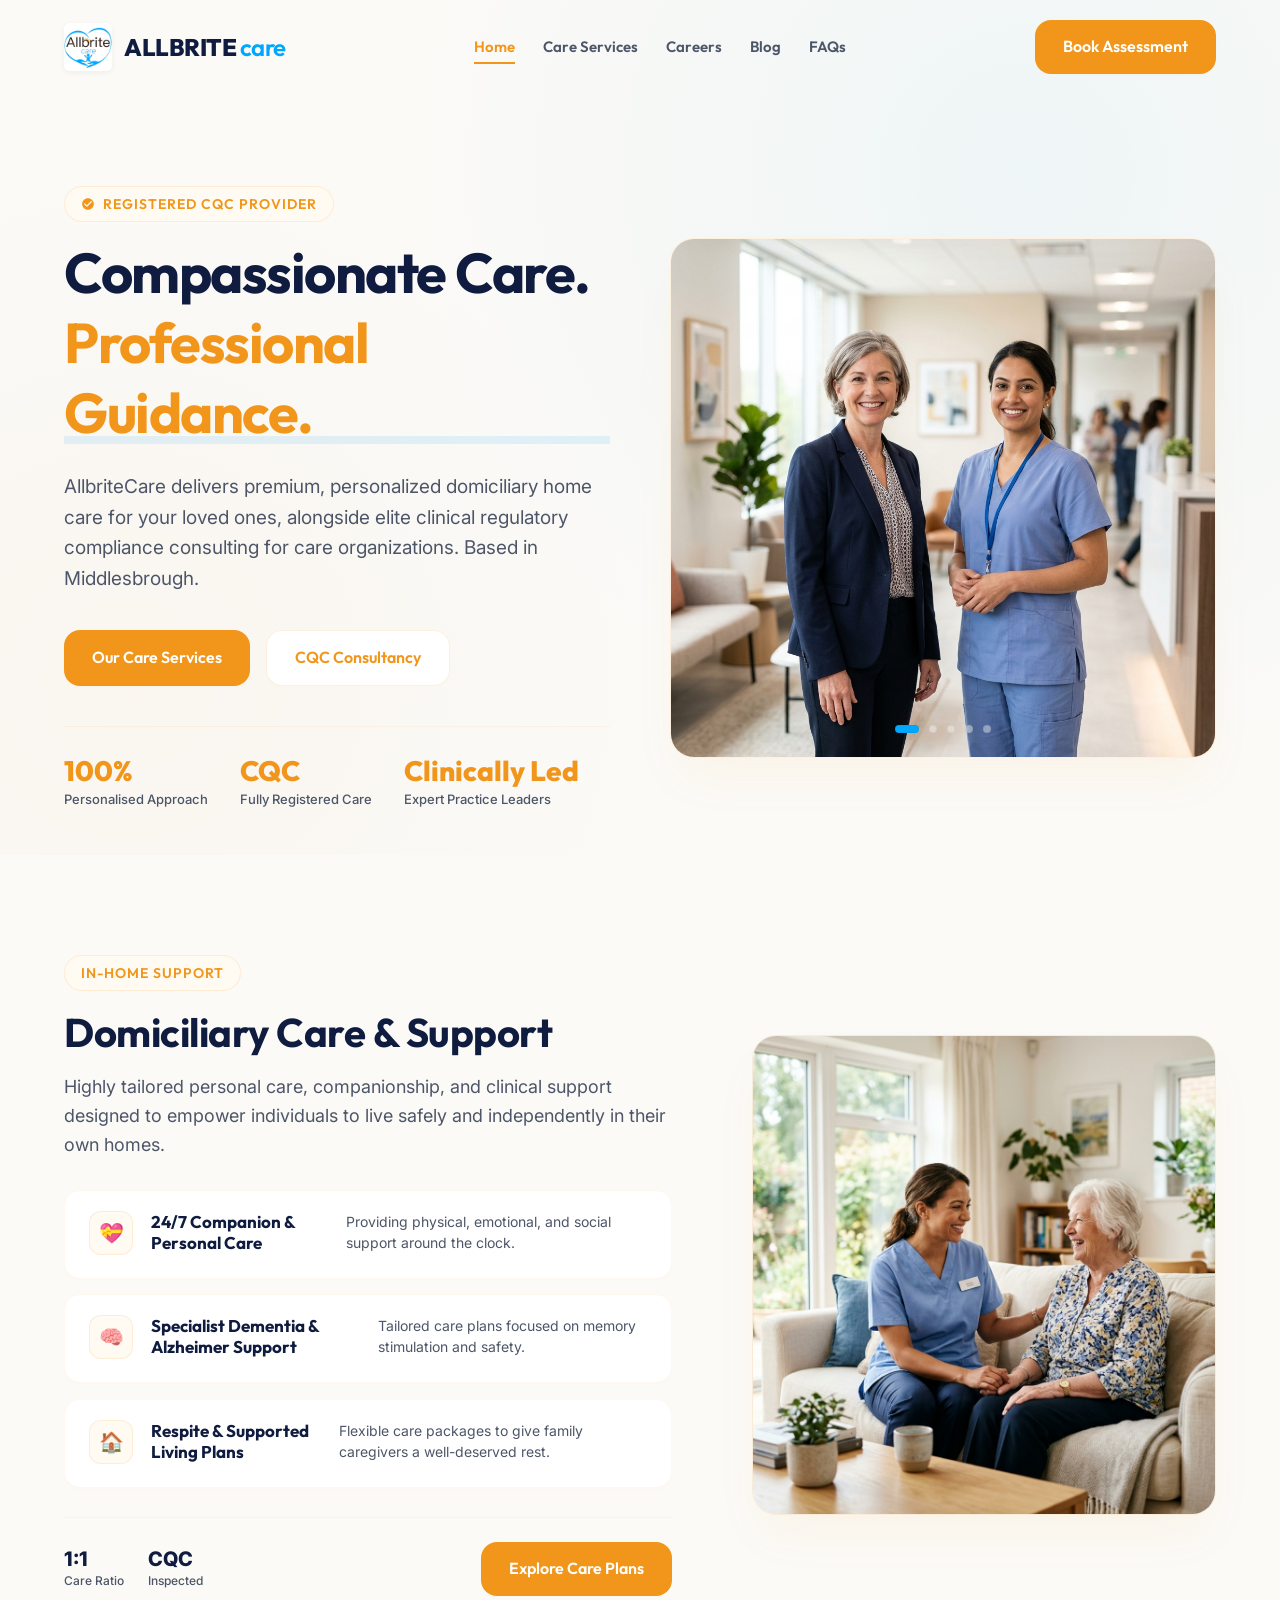
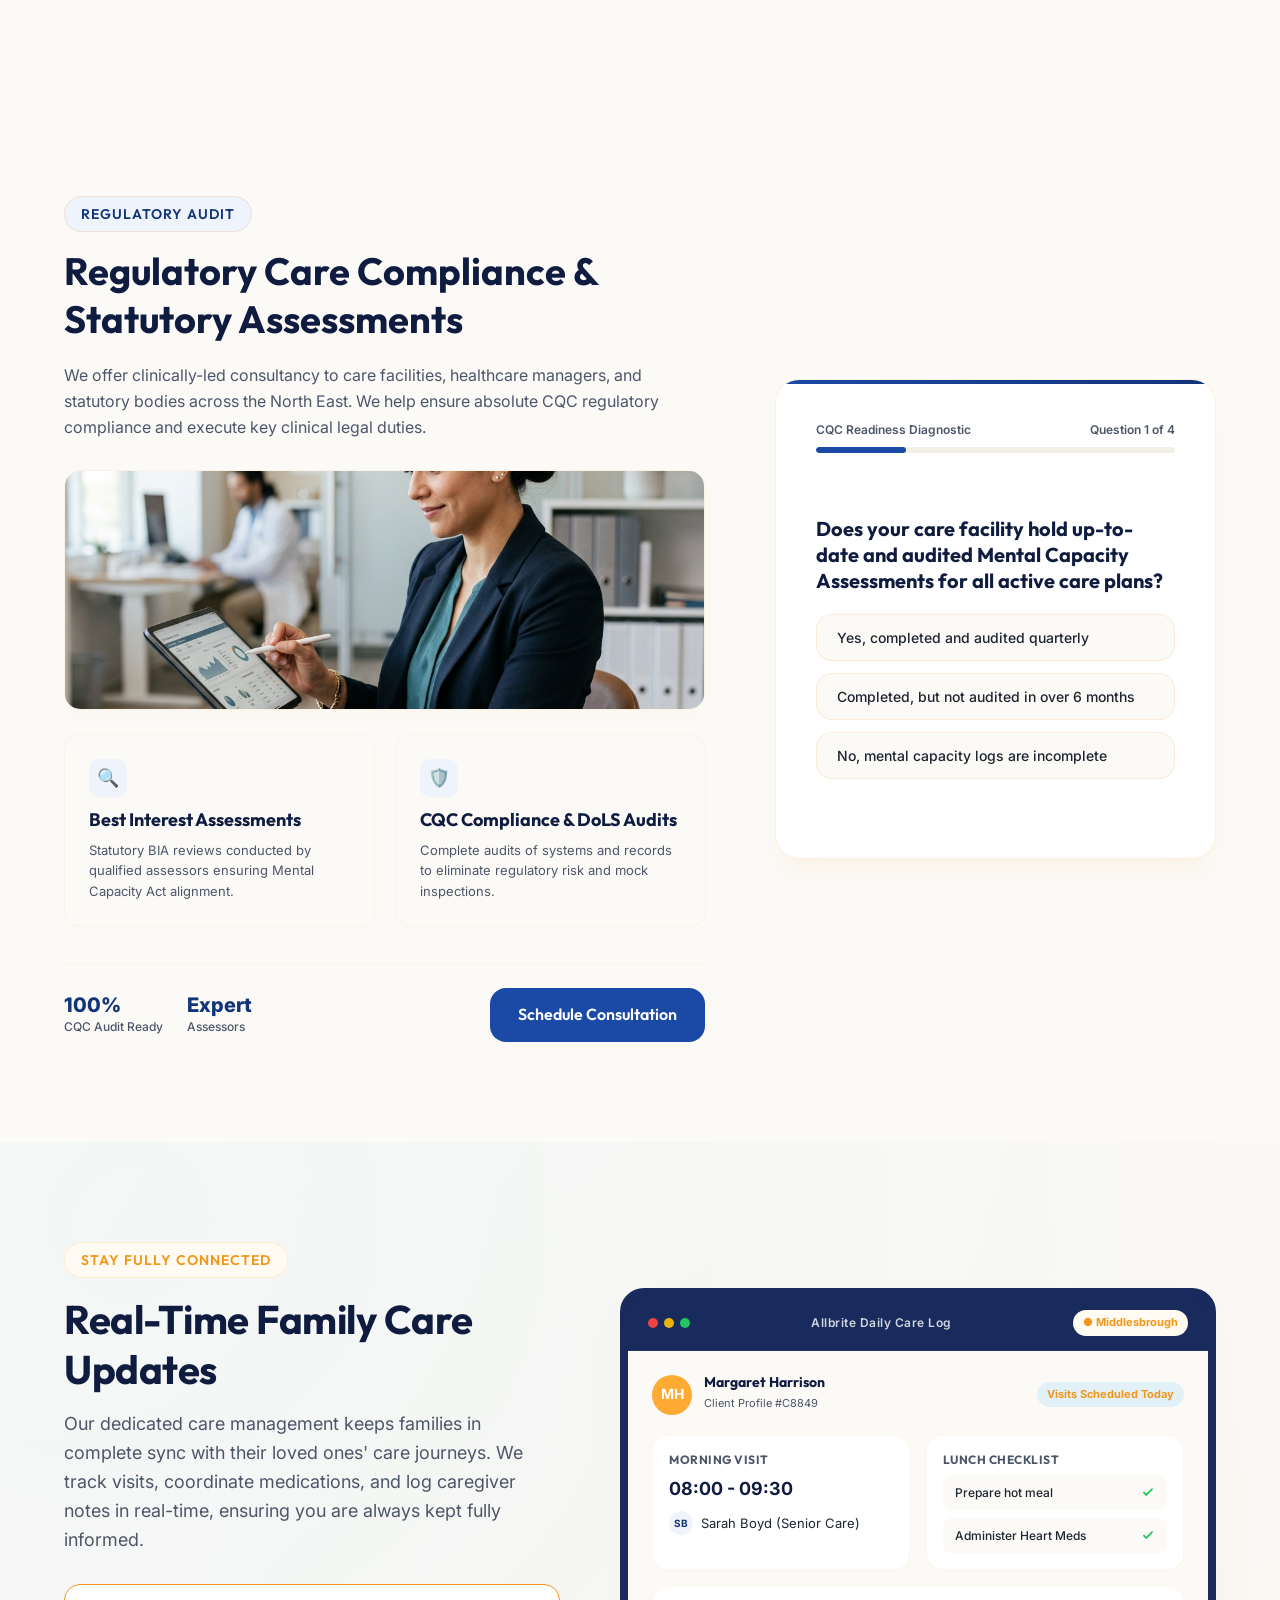
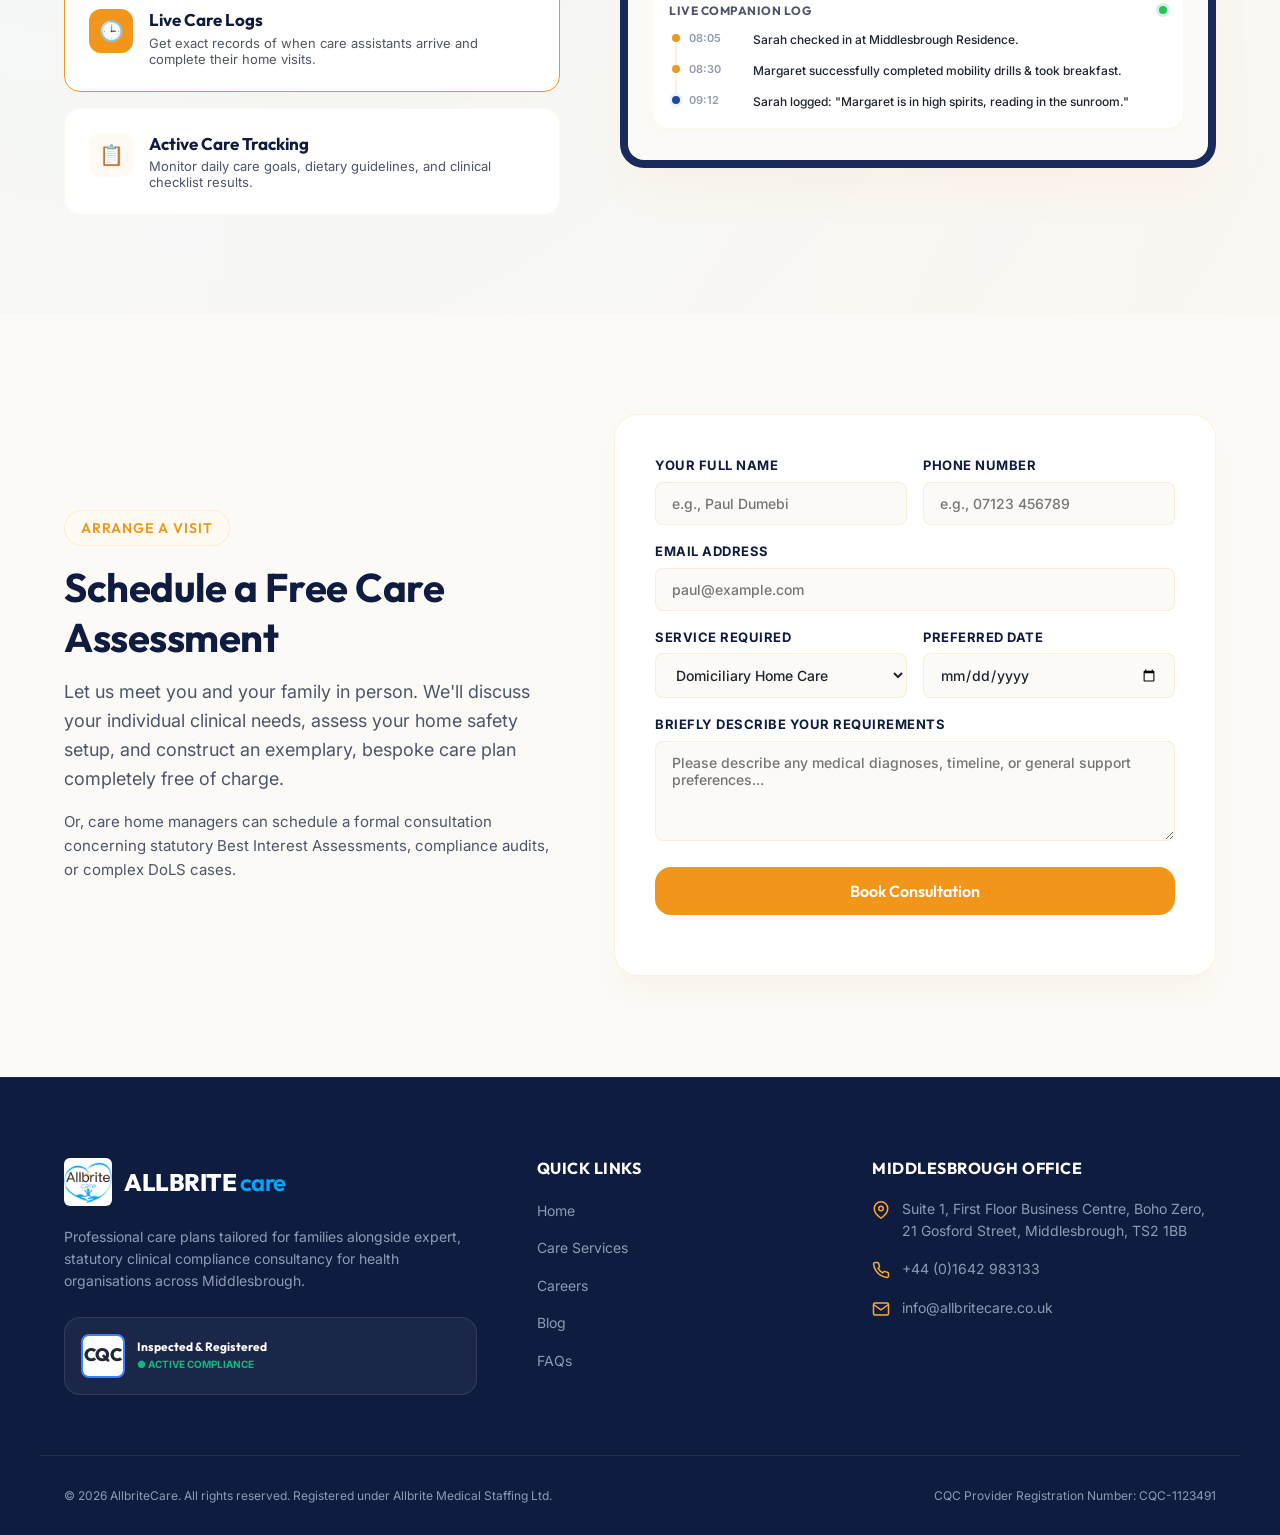
==== commit 1fc2687a: "Add files via upload" ====
--- a/index.html
+++ b/index.html
@@ -89,16 +89,16 @@
         <div class="visual-backdrop"></div>
         <div class="hero-image-container">
           <img src="Images/hero_care.png" alt="Allbrite Care Team" class="hero-main-img active">
+          <img src="Images/supported_living.png" alt="Allbrite Supported Living Activity" class="hero-main-img">
           <img src="Images/home_care_services.png" alt="Allbrite Care Assistant with Client" class="hero-main-img">
+          <img src="Images/dementia_care.png" alt="Cognitive & Companion Care" class="hero-main-img">
           <img src="Images/clinical_consultancy.png" alt="Clinical Compliance Audit" class="hero-main-img">
-          <img src="Images/supported_living.png" alt="Allbrite Supported Living Activity" class="hero-main-img">
-          <img src="Images/dementia_care.png" alt="Cognitive & Companion Care" class="hero-main-img">
           
           <div class="hero-slider-dots">
             <span class="slider-dot active" data-slide="0"></span>
             <span class="slider-dot" data-slide="1"></span>
+            <span class="slider-dot" data-slide="3"></span>
             <span class="slider-dot" data-slide="2"></span>
-            <span class="slider-dot" data-slide="3"></span>
             <span class="slider-dot" data-slide="4"></span>
           </div>
         </div>
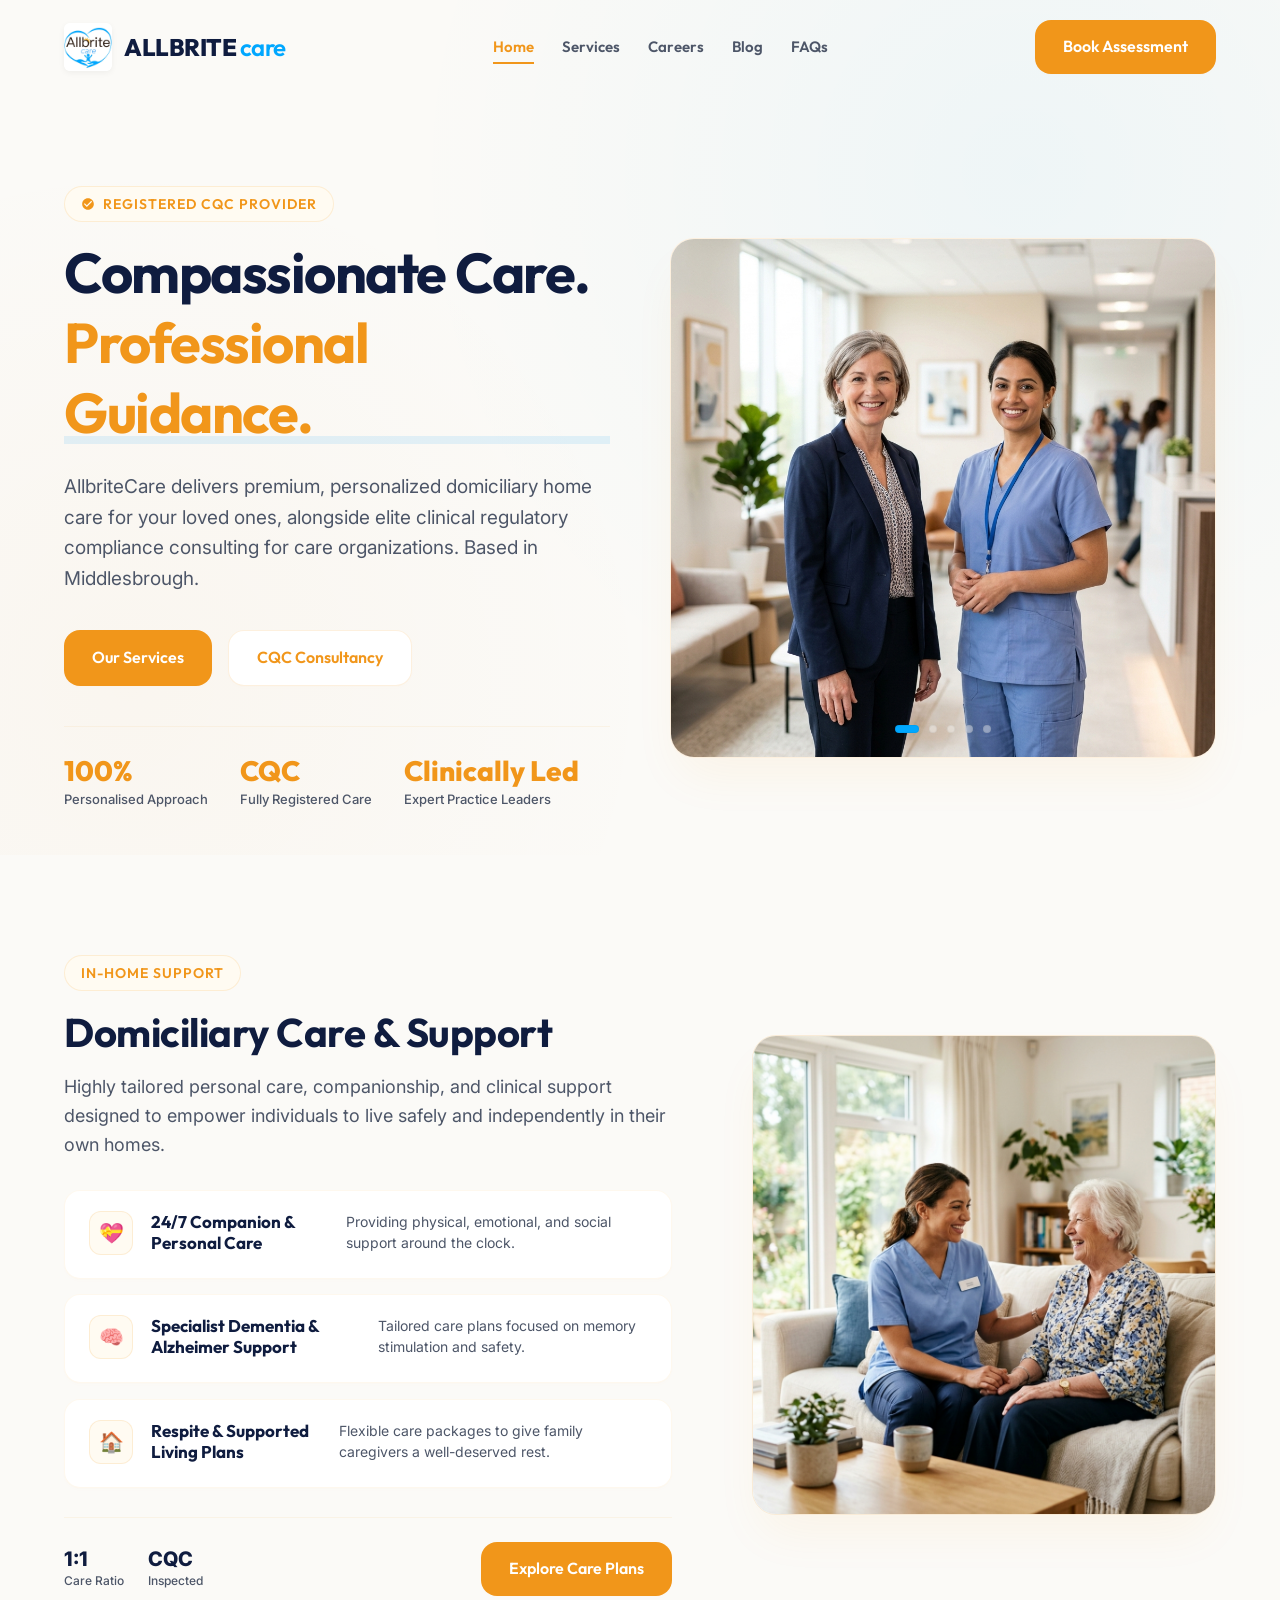
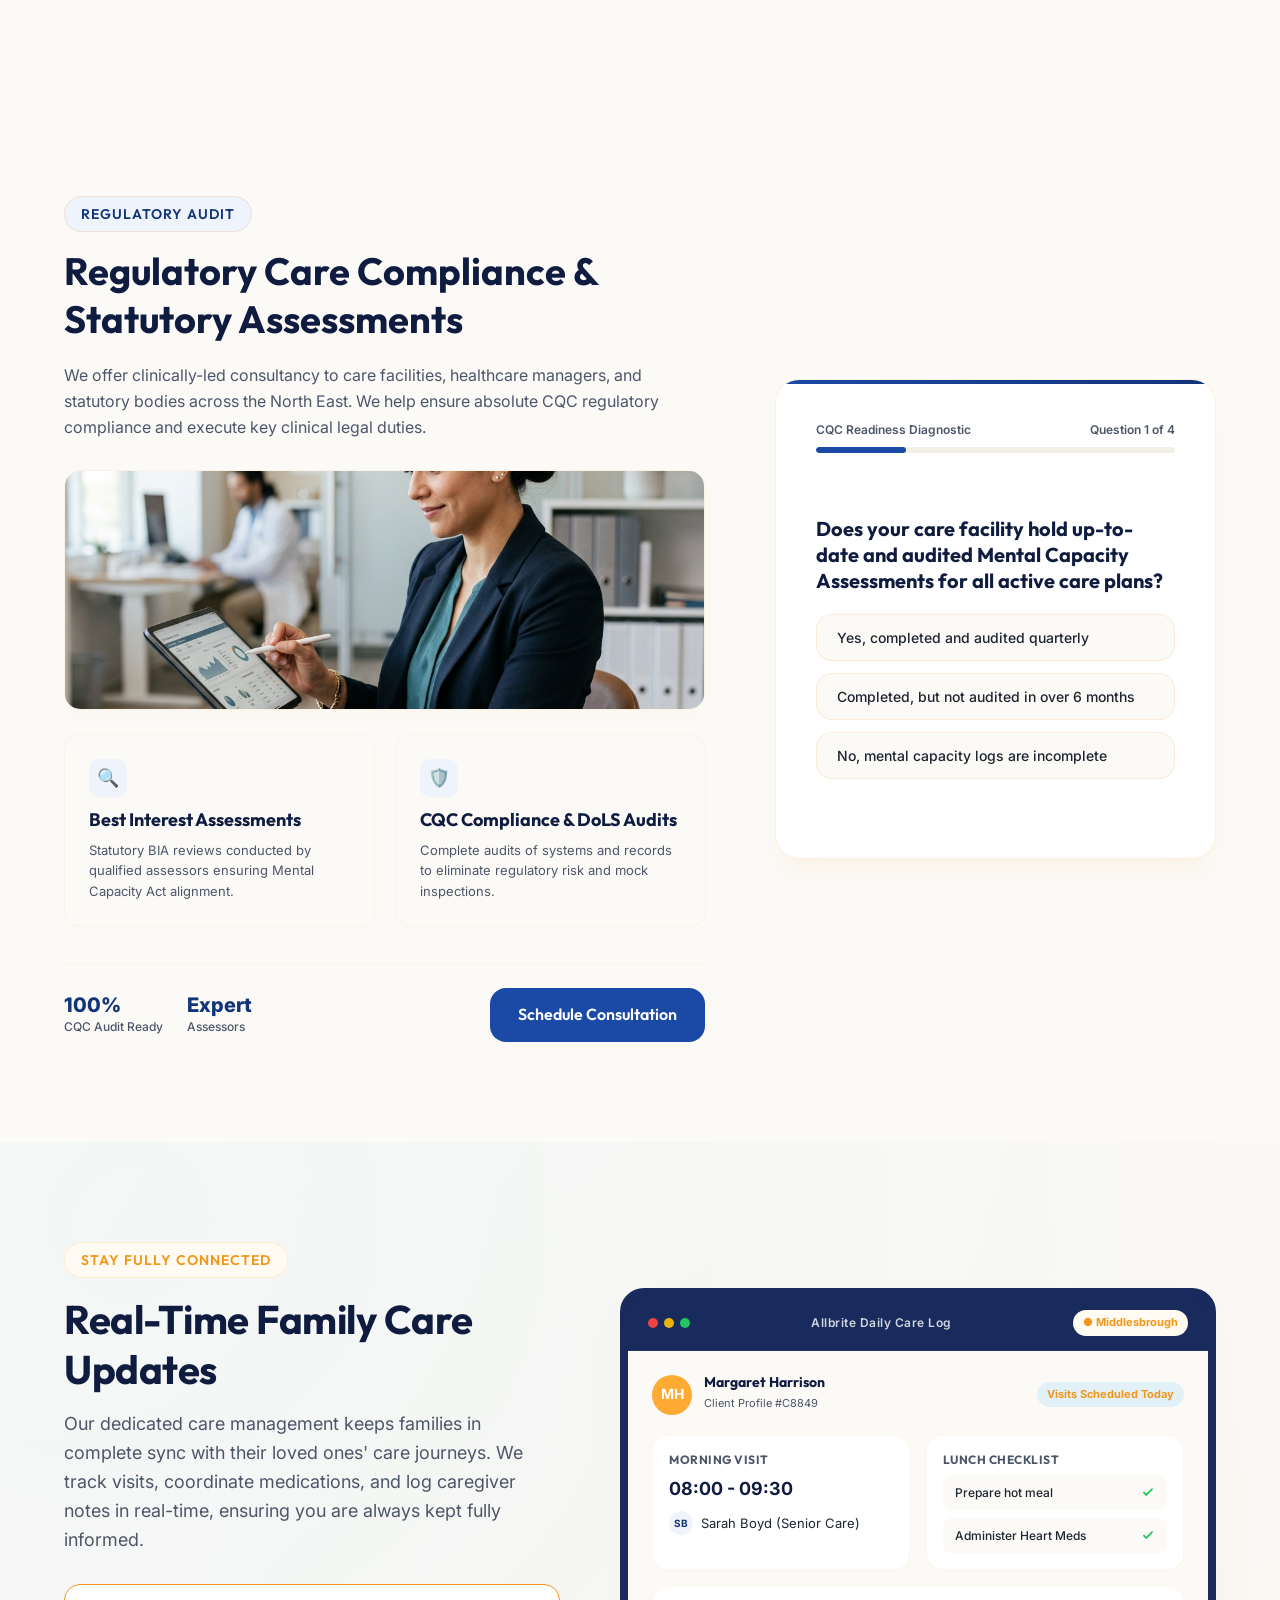
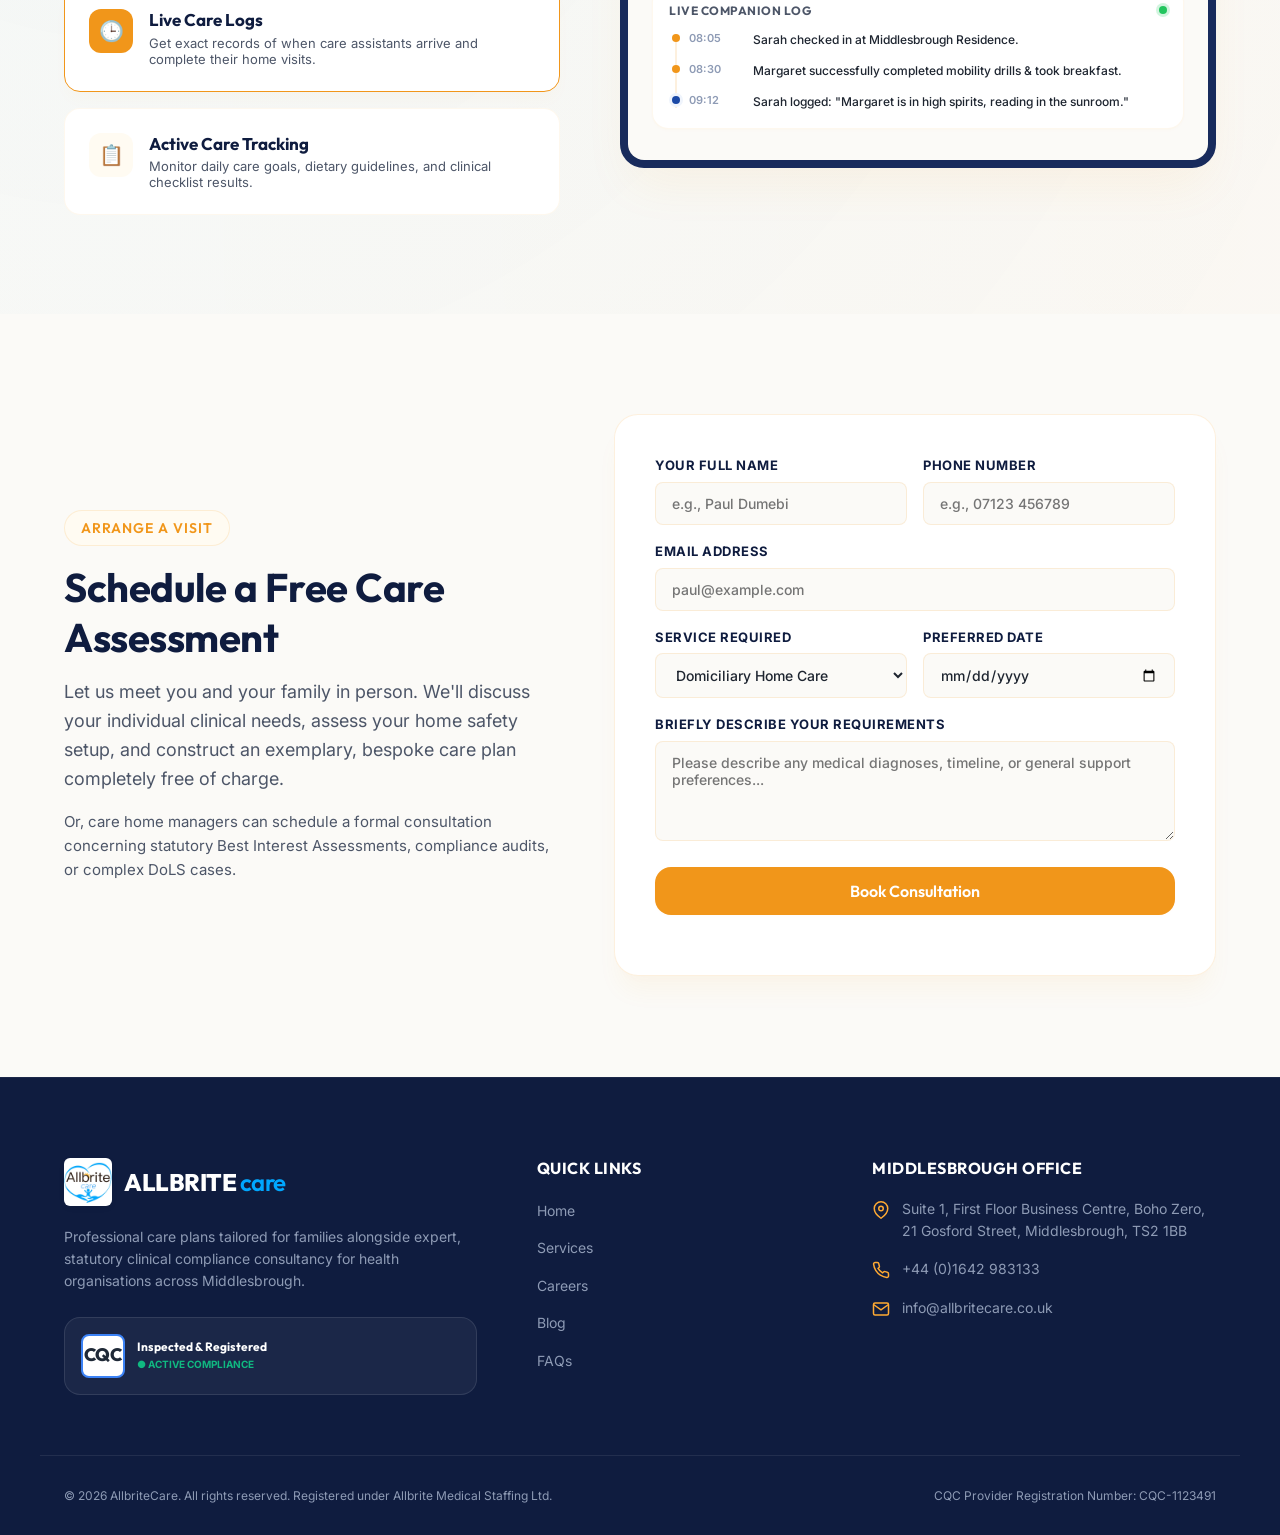
==== commit a3922a00: "Add files via upload" ====
--- a/index.html
+++ b/index.html
@@ -31,11 +31,11 @@
       
       <ul class="nav-menu" id="navMenu">
         <li><a href="index.html" class="nav-link active">Home</a></li>
-        <li><a href="#" class="nav-link">Care Services</a></li>
+        <li><a href="#" class="nav-link">Services</a></li>
         <li><a href="#" class="nav-link">Careers</a></li>
         <li><a href="#" class="nav-link">Blog</a></li>
         <li><a href="#" class="nav-link">FAQs</a></li>
-        <!-- <li><a href="services.html" class="nav-link">Care Services</a></li>
+        <!-- <li><a href="services.html" class="nav-link">Services</a></li>
         <li><a href="careers.html" class="nav-link">Careers</a></li>
         <li><a href="blog.html" class="nav-link">Blog</a></li>
         <li><a href="faqs.html" class="nav-link">FAQs</a></li> -->
@@ -65,7 +65,8 @@
         <h1 class="hero-h1">Compassionate Care. <span class="highlight">Professional Guidance.</span></h1>
         <p class="hero-p">AllbriteCare delivers premium, personalized domiciliary home care for your loved ones, alongside elite clinical regulatory compliance consulting for care organizations. Based in Middlesbrough.</p>
         <div class="hero-ctas">
-          <a href="services.html" class="btn btn-primary">Our Care Services</a>
+          <a href="#" class="btn btn-primary">Our Services</a>
+          <!-- <a href="services.html" class="btn btn-primary">Our Services</a> -->
           <a href="#consultancy" class="btn btn-secondary">CQC Consultancy</a>
         </div>
         <div class="hero-trust">
@@ -137,7 +138,8 @@
             <div class="hc-stat"><span>1:1</span>Care Ratio</div>
             <div class="hc-stat"><span>CQC</span>Inspected</div>
           </div>
-          <a href="services.html" class="btn btn-primary">Explore Care Plans</a>
+          <!-- <a href="services.html" class="btn btn-primary">Explore Care Plans</a> -->
+          <a href="#" class="btn btn-primary">Explore Care Plans</a>
         </div>
       </div>
 
@@ -428,11 +430,11 @@
         <h5>Quick Links</h5>
         <ul class="footer-links-list">
           <li><a href="index.html" class="footer-link">Home</a></li>
-          <li><a href="#" class="footer-link">Care Services</a></li>
+          <li><a href="#" class="footer-link">Services</a></li>
           <li><a href="#" class="footer-link">Careers</a></li>
           <li><a href="#" class="footer-link">Blog</a></li>
           <li><a href="#" class="footer-link">FAQs</a></li>
-          <!-- <li><a href="services.html" class="footer-link">Care Services</a></li>
+          <!-- <li><a href="services.html" class="footer-link">Services</a></li>
           <li><a href="careers.html" class="footer-link">Careers</a></li>
           <li><a href="blog.html" class="footer-link">Blog</a></li>
           <li><a href="faqs.html" class="footer-link">FAQs</a></li> -->
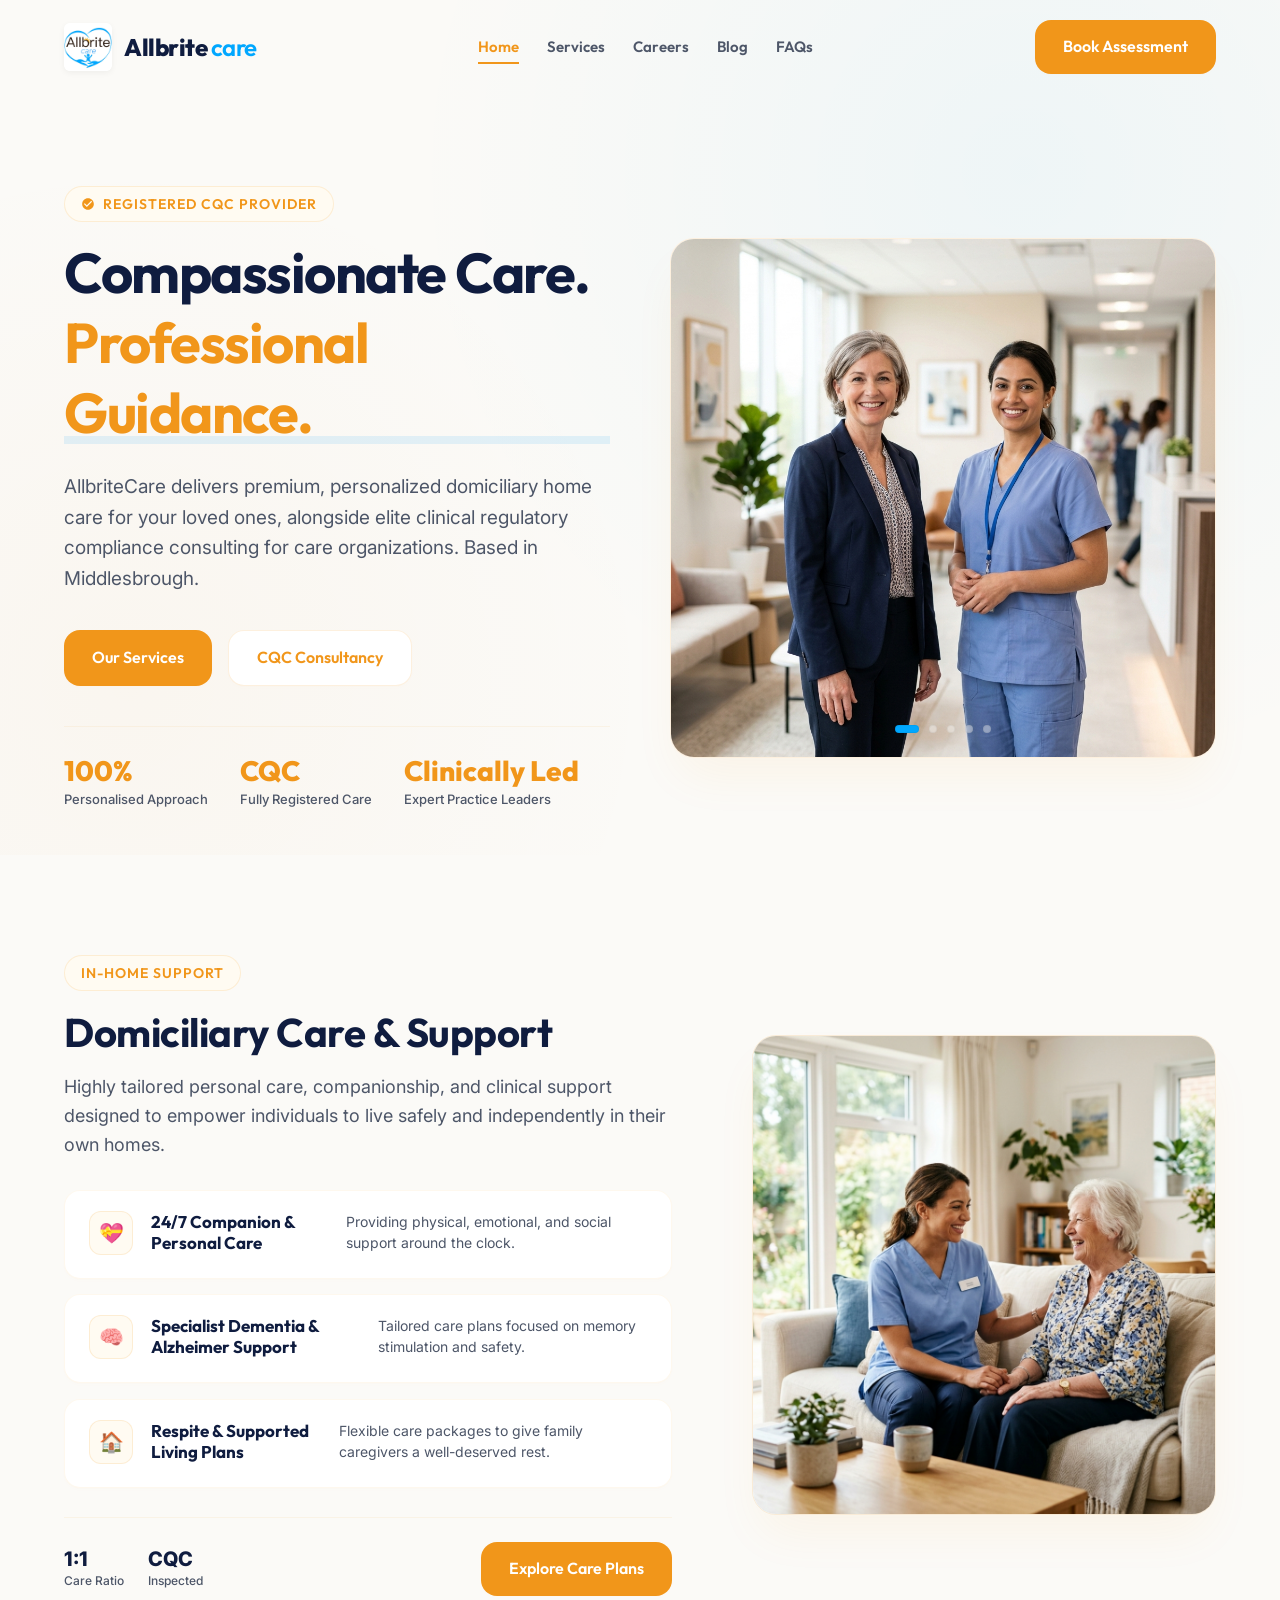
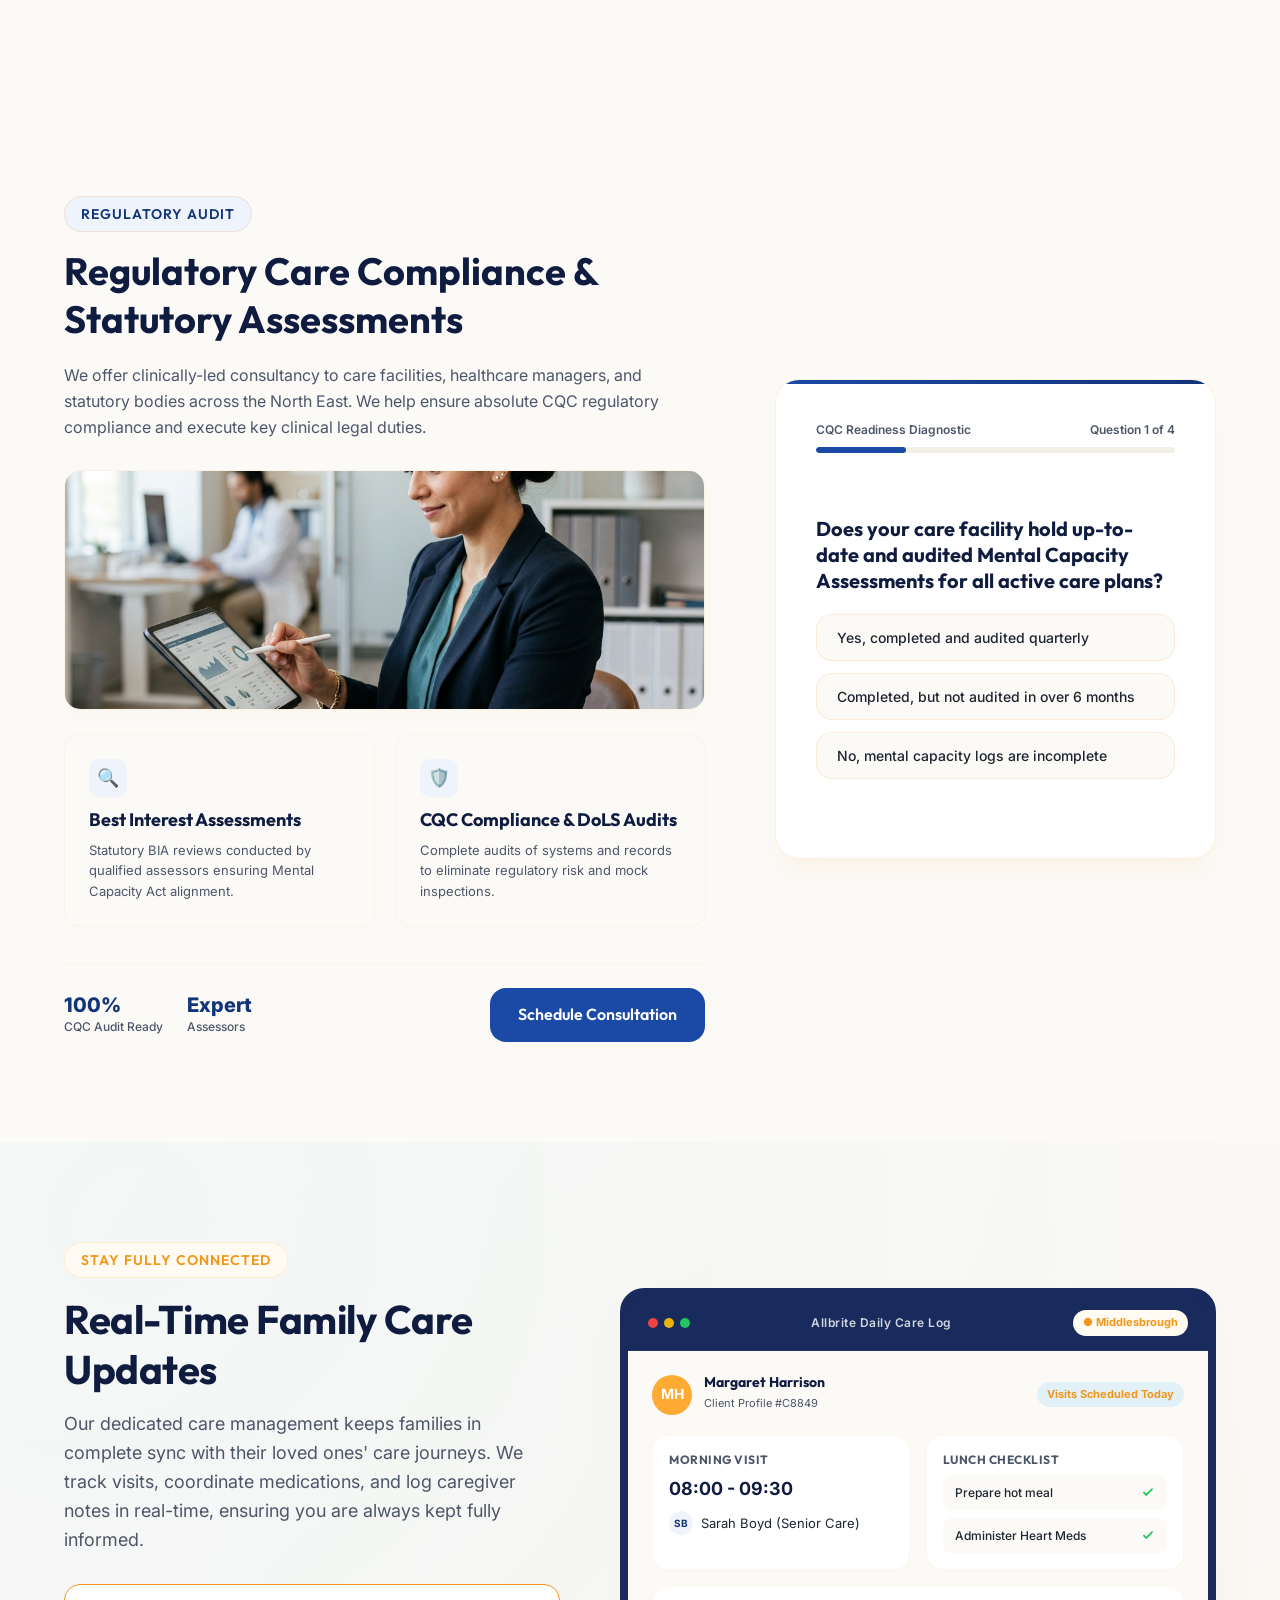
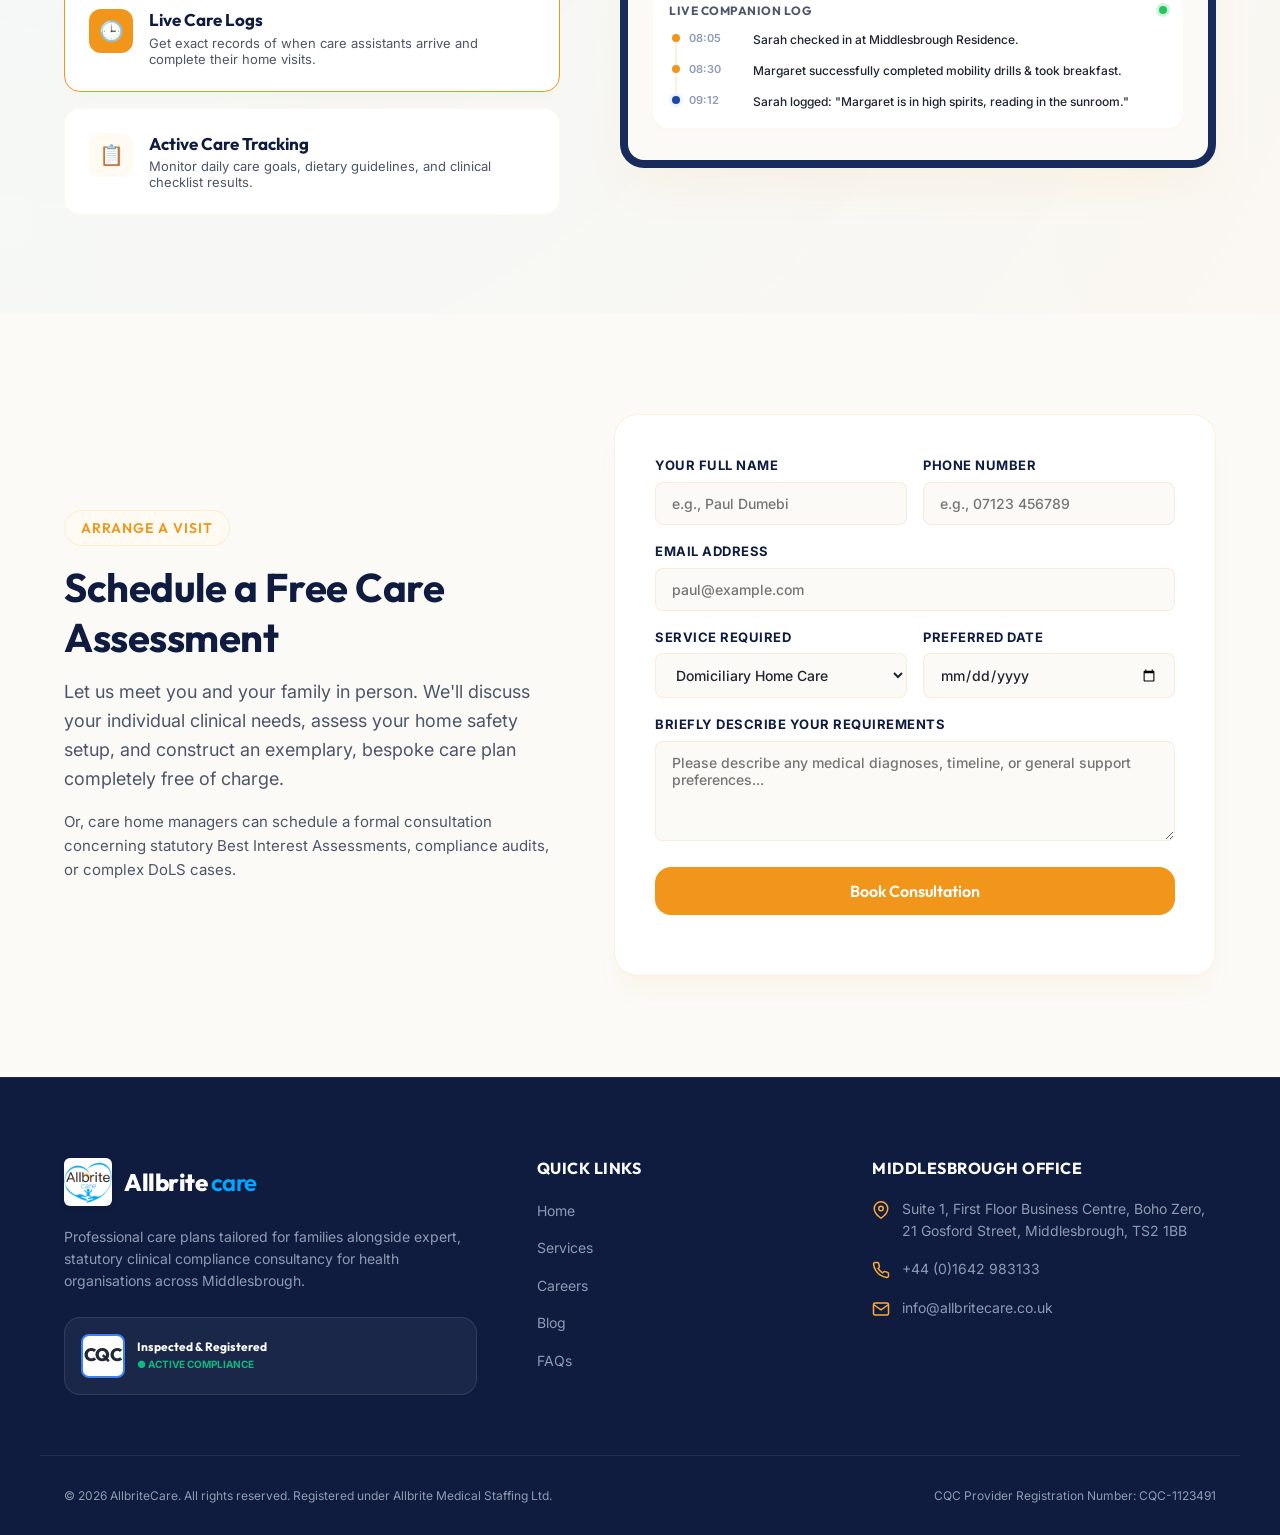
==== commit bf95adfc: "Add files via upload" ====
--- a/index.html
+++ b/index.html
@@ -24,7 +24,7 @@
       <a href="index.html" class="logo-container">
         <img src="Images/logo.jpg" alt="AllbriteCare Logo" class="logo-img">
         <div class="logo-text" style="display: inline;">
-          ALLBRITE
+          Allbrite
           <span class="logo-sub">care</span>
         </div>
       </a>
@@ -90,16 +90,16 @@
         <div class="visual-backdrop"></div>
         <div class="hero-image-container">
           <img src="Images/hero_care.png" alt="Allbrite Care Team" class="hero-main-img active">
-          <img src="Images/supported_living.png" alt="Allbrite Supported Living Activity" class="hero-main-img">
-          <img src="Images/home_care_services.png" alt="Allbrite Care Assistant with Client" class="hero-main-img">
-          <img src="Images/dementia_care.png" alt="Cognitive & Companion Care" class="hero-main-img">
-          <img src="Images/clinical_consultancy.png" alt="Clinical Compliance Audit" class="hero-main-img">
+          <img src="Images/supported_living.png" alt="Allbrite Supported Living Cooking" class="hero-main-img">
+          <img src="Images/companion_care.png" alt="Allbrite Companion & Personal Support" class="hero-main-img">
+          <img src="Images/dementia_care.png" alt="Cognitive & Companion Care Chess" class="hero-main-img">
+          <img src="Images/carer_supporting_couples.png" alt="Allbrite Carer Supporting Couples" class="hero-main-img">
           
           <div class="hero-slider-dots">
             <span class="slider-dot active" data-slide="0"></span>
             <span class="slider-dot" data-slide="1"></span>
+            <span class="slider-dot" data-slide="2"></span>
             <span class="slider-dot" data-slide="3"></span>
-            <span class="slider-dot" data-slide="2"></span>
             <span class="slider-dot" data-slide="4"></span>
           </div>
         </div>
@@ -410,7 +410,7 @@
         <a href="index.html" class="logo-container" style="margin-bottom: 20px;">
           <img src="Images/logo.jpg" alt="Allbrite Care Logo" class="logo-img">
           <div class="logo-text" style="color: #ffffff;display: inline;">
-            ALLBRITE
+            Allbrite
             <span class="logo-sub">care</span>
           </div>
         </a>
